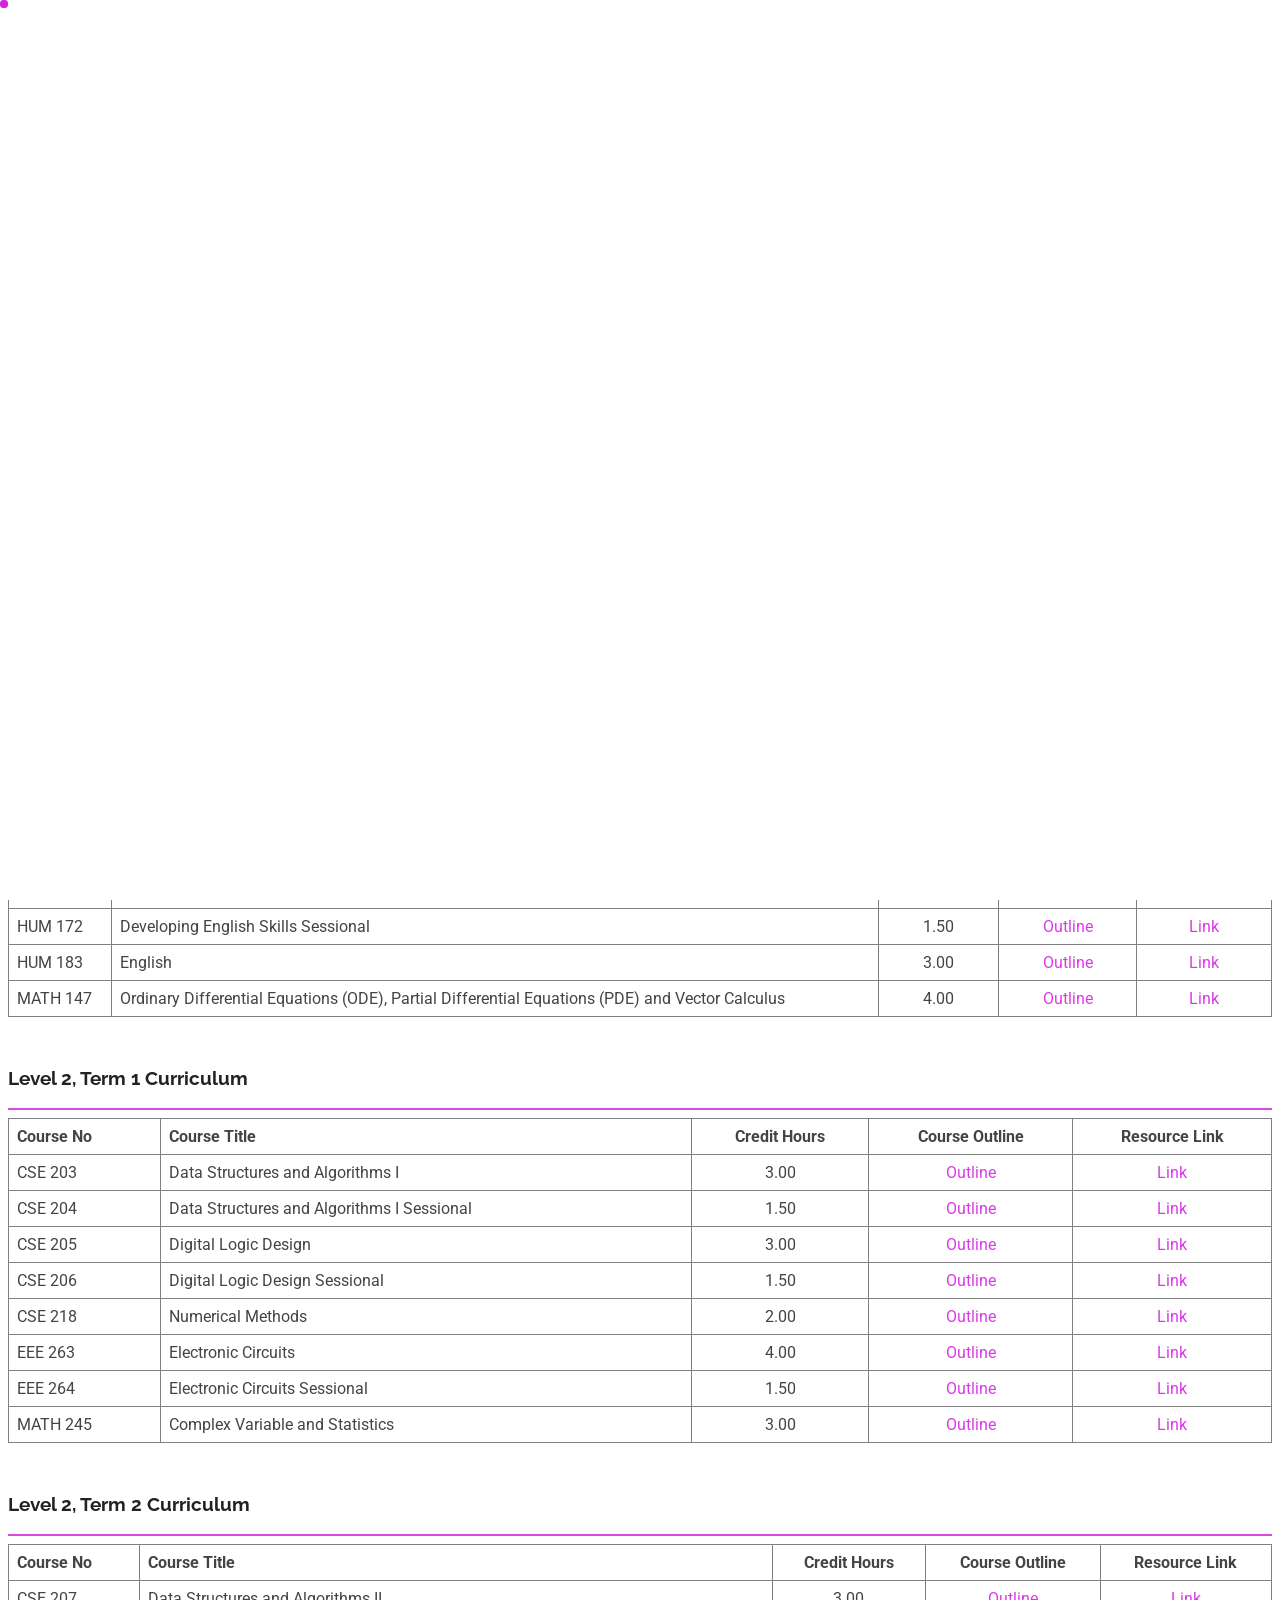
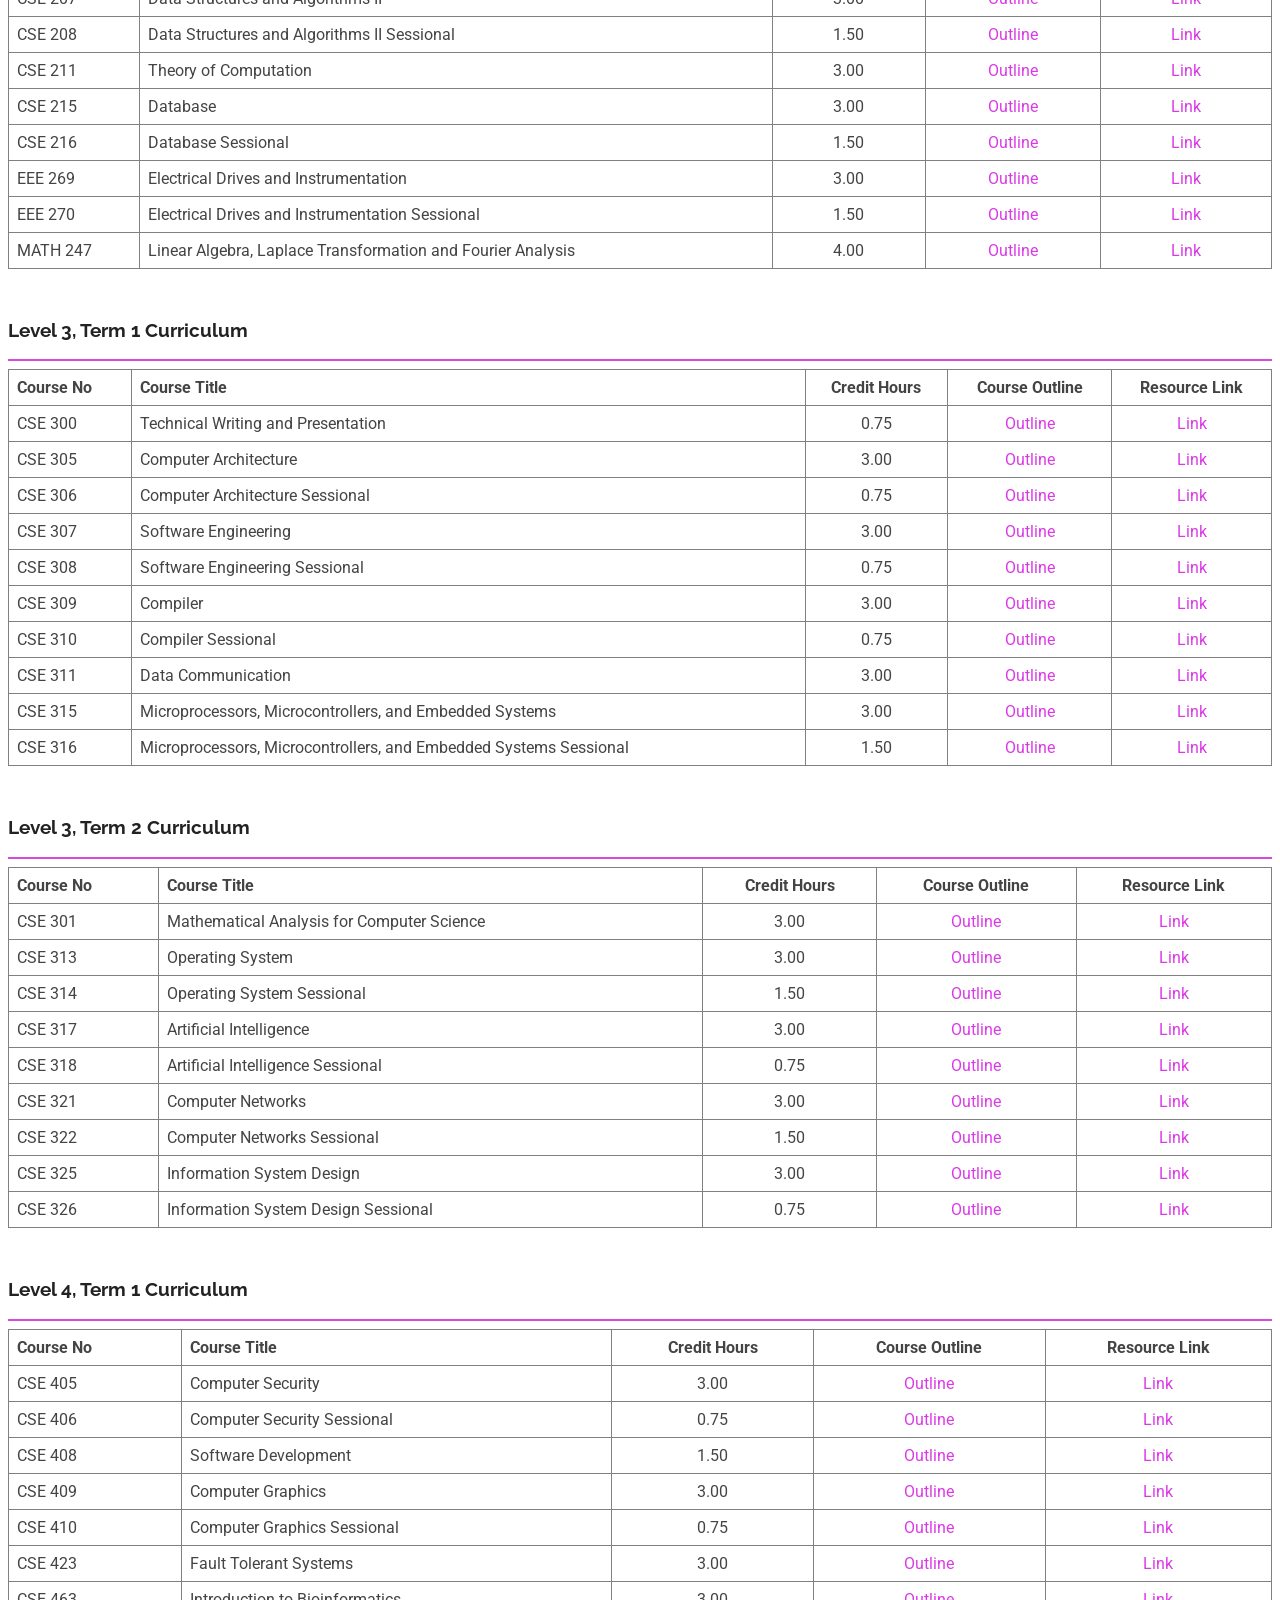
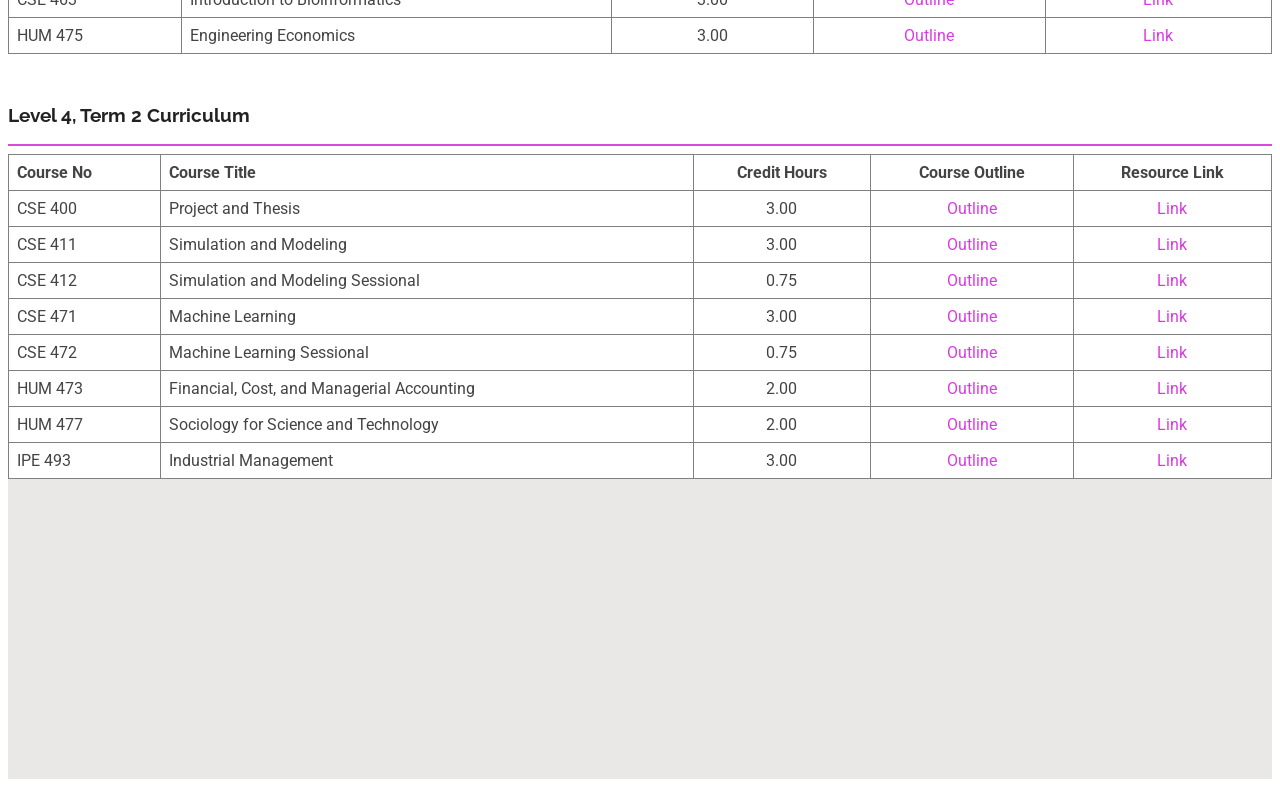
==== BUET-Curriculum.html @ fc72fb3b "updated after fall-25" ====
<!DOCTYPE html>
<html lang="en">

<head>
  <meta charset="utf-8">
  <meta content="width=device-width, initial-scale=1.0" name="viewport">
  <!-- <title>Projects - Kelly Bootstrap Template</title> -->
  <meta name="description" content="">
  <meta name="keywords" content="">

  <!-- Favicons -->
  <link href="assets/img/JA_logo.jpg" rel="icon">
  <link href="assets/img/JA_logo.jpg" rel="apple-touch-icon">

  <!-- Fonts -->
  <link href="https://fonts.googleapis.com" rel="preconnect">
  <link href="https://fonts.gstatic.com" rel="preconnect" crossorigin>
  <link href="https://fonts.googleapis.com/css2?family=Roboto:ital,wght@0,100;0,300;0,400;0,500;0,700;0,900;1,100;1,300;1,400;1,500;1,700;1,900&family=Poppins:ital,wght@0,100;0,200;0,300;0,400;0,500;0,600;0,700;0,800;0,900;1,100;1,200;1,300;1,400;1,500;1,600;1,700;1,800;1,900&family=Raleway:ital,wght@0,100;0,200;0,300;0,400;0,500;0,600;0,700;0,800;0,900;1,100;1,200;1,300;1,400;1,500;1,600;1,700;1,800;1,900&display=swap" rel="stylesheet">

  <!-- Vendor CSS Files -->
  <link href="assets/vendor/bootstrap/css/bootstrap.min.css" rel="stylesheet">
  <link href="assets/vendor/bootstrap-icons/bootstrap-icons.css" rel="stylesheet">
  <link href="assets/vendor/aos/aos.css" rel="stylesheet">
  <link href="assets/vendor/swiper/swiper-bundle.min.css" rel="stylesheet">
  <link href="assets/vendor/glightbox/css/glightbox.min.css" rel="stylesheet">

  <!-- Main CSS File -->
  <link href="assets/css/main.css" rel="stylesheet">

  <!-- =======================================================
  * Template Name: Kelly
  * Template URL: https://bootstrapmade.com/kelly-free-bootstrap-cv-resume-html-template/
  * Updated: Aug 07 2024 with Bootstrap v5.3.3
  * Author: BootstrapMade.com
  * License: https://bootstrapmade.com/license/
  ======================================================== -->
  </style>
</head>

<body class="Projects-page">

  <header id="header" class="header d-flex align-items-center light-background sticky-top">
    <div class="container-fluid position-relative d-flex align-items-center justify-content-between">

      <a href="index.html" class="logo d-flex align-items-center me-auto me-xl-0">
        <!-- Uncomment the line below if you also wish to use an image logo -->
        <img src="assets/img/JA_logo.jpg" alt="">
        <h1 class="sitename" style="color:rgb(215, 15, 205);">Johora Ava</h1>
      </a>

      <nav id="navmenu" class="navmenu">
        <ul>
          <li><a href="index.html">Home</a></li>
          <li><a href="resume.html">Resume</a></li>
          <li><a href="Skills.html">Skills</a></li>
          <li><a href="Projects.html">Projects</a></li>
          <li><a href="contact.html">Contact</a></li>
        </ul>
        <i class="mobile-nav-toggle d-xl-none bi bi-list"></i>
      </nav>

      <div class="header-social-links">
        <a href="https://www.facebook.com/johora.ava22" target="_blank">
          <i class="bi bi-facebook" aria-hidden="true"></i>
        </a>
     <a href="https://www.instagram.com/johora_ava" target="_blank">
          <i  class="bi bi-instagram" aria-hidden="true"></i>
        </a>
         <a href="https://www.linkedin.com/in/fatema-tuj-johora-50000b324/" target="_blank">
              <i  class="bi bi-linkedin" aria-hidden="true"></i>
            </a>
            <a href="https://github.com/JohoraAva" target="_blank">
              <i  class="bi bi-github" aria-hidden="true"></i>
            </a>
            <a href="https://x.com/JohoraAva" target="_blank">
              <i  class="bi bi-twitter" aria-hidden="true"></i>
            </a>
      </div>

    </div>
  </header>

  <main class="main">

    <!-- 1-1 curriculum-->

    <h3>Level 1, Term 1 Curriculum</h3>
    <hr style="border: none; height: 2px; background-color: #d338d8e7;">

      

<table border="1" cellspacing="0" cellpadding="8" style="border-collapse: collapse; width: 100%; text-align: left;">
  <thead>
    <tr>
      <th>Course No</th>
      <th>Course Title</th>
      <th style="text-align: center;">Credit Hours</th>
      <th style="text-align: center;">Course Outline</th>
      <th style="text-align: center;">Resource Link</th>
    </tr>
  </thead>
  <tbody>
    <tr>
      <td>CSE 101</td>
      <td>Structured Programming Language</td>
      <td style="text-align: center;">3.00</td>
      <td style="text-align: center;"><a href="https://cse.buet.ac.bd/web/studies/course_detail/CSE101"> Outline </a></td>
      <td style="text-align: center;"><a href="https://drive.google.com/drive/folders/1a6MscBuO0PS2zKlpvGDqyN98_7QmhXOb?usp=drive_link">Link</a></td>
    </tr>
    <tr>
      <td>CSE 102</td>
      <td>Structured Programming Language Sessional</td>
      <td style="text-align: center;">1.50</td>
      <td style="text-align: center;"><a href="https://cse.buet.ac.bd/web/studies/course_detail/CSE102"> Outline </a></td>
      <td style="text-align: center;"><a href="https://drive.google.com/drive/folders/15Q222wm_8E2a49Y384JmM2Akqm4ZM457?usp=drive_link">Link</a></td>
    </tr>
    <tr>
      <td>EEE 163</td>
      <td>Introduction to Electrical Engineering</td>
      <td style="text-align: center;">3.00</td>
      <td style="text-align: center;"><a href="https://cse.buet.ac.bd/web/studies/course_detail/EEE163"> Outline </a></td>
      <td style="text-align: center;"><a href="https://drive.google.com/drive/folders/1G8rU9VUM3XzWRoGTUtGjUnsmBqjsmAT1?usp=drive_link">Link</a></td>
    </tr>
    <tr>
      <td>EEE 164</td>
      <td>Introduction to Electrical Engineering Sessional</td>
      <td style="text-align: center;">1.50</td>
      <td style="text-align: center;"><a href="https://cse.buet.ac.bd/web/studies/course_detail/EEE164"> Outline </a></td>
      <td style="text-align: center;"><a href="https://drive.google.com/drive/folders/1-HoKdUo3tRpGYknNnoRtTHd08tKbDv-z?usp=drive_link">Link</a></td>
    </tr>
    <tr>
      <td>MATH 145</td>
      <td>Differential Calculus, Integral Calculus, and Coordinate Geometry</td>
      <td style="text-align: center;">3.00</td>
      <td style="text-align: center;"><a href="https://cse.buet.ac.bd/web/studies/course_detail/MATH145"> Outline </a></td>
      <td style="text-align: center;"><a href="https://drive.google.com/drive/folders/13PMow5yx5N7dW6k6M-XWikHmvzhVn1gZ?usp=drive_link">Link</a></td>
    </tr>
    <tr>
      <td>ME 165</td>
      <td>Basic Mechanical Engineering</td>
      <td style="text-align: center;">3.00</td>
      <td style="text-align: center;"><a href="https://cse.buet.ac.bd/web/studies/course_detail/ME165"> Outline </a></td>
      <td style="text-align: center;"><a href="https://drive.google.com/drive/folders/103V_tHK5nghKIexJb65BZd1PBMpaBE2I?usp=drive_link">Link</a></td>
    </tr>
    <tr>
      <td>ME 174</td>
      <td>Mechanical Engineering Drawing and CAD</td>
      <td style="text-align: center;">1.50</td>
      <td style="text-align: center;"><a href="https://cse.buet.ac.bd/web/studies/course_detail/MATH174"> Outline </a></td>
      <td style="text-align: center;"><a href="https://drive.google.com/drive/folders/1PZbBYk45kQlSj7EH-BDlAu50lF8k_suZ?usp=drive_link">Link</a></td>
    </tr>
    <tr>
      <td>PHY 102</td>
      <td>Physics Sessional</td>
      <td style="text-align: center;">1.50</td>
      <td style="text-align: center;"><a href="https://cse.buet.ac.bd/web/studies/course_detail/PHY102"> Outline </a></td>
      <td style="text-align: center;"><a href="https://drive.google.com/drive/folders/13BrSzMSfuHT-LfzjUX60VkbFS8obLi70?usp=drive_link">Link</a></td>
    </tr>
    <tr>
      <td>PHY 109</td>
      <td>Heat and Thermodynamics, Electricity and Magnetism, Waves and Oscillations and Mechanics</td>
      <td style="text-align: center;">4.00</td>
      <td style="text-align: center;"><a href="https://cse.buet.ac.bd/web/studies/course_detail/PHY109"> Outline </a></td>
      <td style="text-align: center;"><a href="https://drive.google.com/drive/folders/1W41RYe_nNAE_WhxbVkZwQY-yCn9IT9c9?usp=drive_link">Link</a></td>
    </tr>
  </tbody>
</table>

    <!-- 1-2 curriculum -->
    <h3 style="margin-top: 50px;">Level 1, Term 2 Curriculum</h3>
    <hr style="border: none; height: 2px; background-color: #d338d8e7;">

    <table border="1" cellspacing="0" cellpadding="8" style="border-collapse: collapse; width: 100%; text-align: left;">
      <thead>
        <tr>
          <th>Course No</th>
          <th>Course Title</th>
          <th style="text-align: center;">Credit Hours</th>
          <th style="text-align: center;">Course Outline</th>
          <th style="text-align: center;">Resource Link</th>
        </tr>
      </thead>
      <tbody>
    <tr>
      <td>CHEM 113</td>
      <td>Chemistry</td>
      <td style="text-align: center;">3.00</td>
      <td style="text-align: center;"><a href="https://cse.buet.ac.bd/web/studies/course_detail/CHEM113">Outline</a></td>
      <td style="text-align: center;"><a href="https://drive.google.com/drive/folders/1DzYM8Z63Lywg-stRmDfNMpLESAg-MZ1d?usp=drive_link">Link</a></td>
    </tr>
    <tr>
      <td>CHEM 114</td>
      <td>Inorganic Quantitative Analysis</td>
      <td style="text-align: center;">1.50</td>
      <td style="text-align: center;"><a href="https://cse.buet.ac.bd/web/studies/course_detail/CHEM114">Outline</a></td>
      <td style="text-align: center;"><a href="https://drive.google.com/drive/folders/18zoxJbCktoIh5mnRYjyPPz43ag8C7nr7?usp=drive_link">Link</a></td>
    </tr>
    <tr>
      <td>CSE 103</td>
      <td>Discrete Mathematics</td>
      <td style="text-align: center;">3.00</td>
      <td style="text-align: center;"><a href="https://cse.buet.ac.bd/web/studies/course_detail/CSE103">Outline</a></td>
      <td style="text-align: center;"><a href="https://drive.google.com/drive/folders/13UGj3Jt0jh_IYLnSV5qFY-M3WP0WrvkC?usp=drive_link">Link</a></td>
    </tr>
    <tr>
      <td>CSE 107</td>
      <td>Object Oriented Programming Language</td>
      <td style="text-align: center;">3.00</td>
      <td style="text-align: center;"><a href="https://cse.buet.ac.bd/web/studies/course_detail/CSE107">Outline</a></td>
      <td style="text-align: center;"><a href="https://drive.google.com/drive/folders/1n-HRFyjPQaTsGh40CvOfio9Ev_5lOPON?usp=drive_link">Link</a></td>
    </tr>
    <tr>
      <td>CSE 108</td>
      <td>Object Oriented Programming Language Sessional</td>
      <td style="text-align: center;">1.50</td>
      <td style="text-align: center;"><a href="https://cse.buet.ac.bd/web/studies/course_detail/CSE108">Outline</a></td>
      <td style="text-align: center;"><a href="https://drive.google.com/drive/folders/1JQOWEmMa_1TU5WP5HJJfQeCiCRcwjsym?usp=drive_link">Link</a></td>
    </tr>
    <tr>
      <td>HUM 172</td>
      <td>Developing English Skills Sessional</td>
      <td style="text-align: center;">1.50</td>
      <td style="text-align: center;"><a href="https://cse.buet.ac.bd/web/studies/course_detail/HUM172">Outline</a></td>
      <td style="text-align: center;"><a href="https://drive.google.com/drive/folders/1s3jQU8m-oj6ii7u6H5G2KATEXdPH3lfA?usp=drive_link">Link</a></td>
    </tr>
    <tr>
      <td>HUM 183</td>
      <td>English</td>
      <td style="text-align: center;">3.00</td>
      <td style="text-align: center;"><a href="https://cse.buet.ac.bd/web/studies/course_detail/HUM183">Outline</a></td>
      <td style="text-align: center;"><a href="https://drive.google.com/drive/folders/1p0jj0aWKDG-TNSNoZzSsUYX0CwyW4Jy-?usp=drive_link">Link</a></td>
    </tr>
    <tr>
      <td>MATH 147</td>
      <td>Ordinary Differential Equations (ODE), Partial Differential Equations (PDE) and Vector Calculus</td>
      <td style="text-align: center;">4.00</td>
      <td style="text-align: center;"><a href="https://cse.buet.ac.bd/web/studies/course_detail/MATH147">Outline</a></td>
      <td style="text-align: center;"><a href="https://drive.google.com/drive/folders/1oeNfnW9FE1o4u9JRCWsSfMJyiBq8AfR8?usp=drive_link">Link</a></td>
    </tr>
    </tbody>
    </table>
    


    <!-- 2-1 curriculum -->
    <h3 style="margin-top: 50px;">Level 2, Term 1 Curriculum</h3>
    <hr style="border: none; height: 2px; background-color: #d338d8e7;">

    <table border="1" cellspacing="0" cellpadding="8" style="border-collapse: collapse; width: 100%; text-align: left;">
      <thead>
        <tr>
          <th>Course No</th>
          <th>Course Title</th>
          <th style="text-align: center;">Credit Hours</th>
          <th style="text-align: center;">Course Outline</th>
          <th style="text-align: center;">Resource Link</th>
        </tr>
      </thead>
      <tbody>
    <tr>
      <td>CSE 203</td>
      <td>Data Structures and Algorithms I</td>
      <td style="text-align: center;">3.00</td>
      <td style="text-align: center;"><a href="https://cse.buet.ac.bd/web/studies/course_detail/CSE203">Outline</a></td>
      <td style="text-align: center;"><a href="https://drive.google.com/drive/folders/1Nm5BAFjpcTbS3svTrUMkHamtaN3zGx4J?usp=drive_link">Link</a></td>
    </tr>
    <tr>
      <td>CSE 204</td>
      <td>Data Structures and Algorithms I Sessional</td>
      <td style="text-align: center;">1.50</td>
      <td style="text-align: center;"><a href="https://cse.buet.ac.bd/web/studies/course_detail/CSE204">Outline</a></td>
      <td style="text-align: center;"><a href="https://drive.google.com/drive/folders/1QahsmyjJSXm7s1SzEO7JrypYavVeVPiW?usp=drive_link">Link</a></td>
    </tr>
    <tr>
      <td>CSE 205</td>
      <td>Digital Logic Design</td>
      <td style="text-align: center;">3.00</td>
      <td style="text-align: center;"><a href="https://cse.buet.ac.bd/web/studies/course_detail/CSE205">Outline</a></td>
      <td style="text-align: center;"><a href="https://drive.google.com/drive/folders/1WHxucTkewauh9trx7pPzUC1asvhF4EAe?usp=drive_link">Link</a></td>
    </tr>
    <tr>
      <td>CSE 206</td>
      <td>Digital Logic Design Sessional</td>
      <td style="text-align: center;">1.50</td>
      <td style="text-align: center;"><a href="https://cse.buet.ac.bd/web/studies/course_detail/CSE206">Outline</a></td>
      <td style="text-align: center;"><a href="https://drive.google.com/drive/folders/1upVeUvtbMO0AfYNR4EuN6b6tsw4m95o4?usp=drive_link">Link</a></td>
    </tr>
    <tr>
      <td>CSE 218</td>
      <td>Numerical Methods</td>
      <td style="text-align: center;">2.00</td>
      <td style="text-align: center;"><a href="https://cse.buet.ac.bd/web/studies/course_detail/CSE218">Outline</a></td>
      <td style="text-align: center;"><a href="https://drive.google.com/drive/folders/1ZC5v7SKukiG1_ejjsrVilLA0w8UXXjfW?usp=drive_link">Link</a></td>
    </tr>
    <tr>
      <td>EEE 263</td>
      <td>Electronic Circuits</td>
      <td style="text-align: center;">4.00</td>
      <td style="text-align: center;"><a href="https://cse.buet.ac.bd/web/studies/course_detail/EEE263">Outline</a></td>
      <td style="text-align: center;"><a href="https://drive.google.com/drive/folders/1TbVqG-8UCWcb9vMb9cHK1YpaJdC3Pfj0?usp=drive_link">Link</a></td>
    </tr>
    <tr>
      <td>EEE 264</td>
      <td>Electronic Circuits Sessional</td>
      <td style="text-align: center;">1.50</td>
      <td style="text-align: center;"><a href="https://cse.buet.ac.bd/web/studies/course_detail/EEE264">Outline</a></td>
      <td style="text-align: center;"><a href="https://drive.google.com/drive/folders/1q8HyH6sG-iiNqFzfVqFnFUGRNYn_Xdrl?usp=drive_link">Link</a></td>
    </tr>
    <tr>
      <td>MATH 245</td>
      <td>Complex Variable and Statistics</td>
      <td style="text-align: center;">3.00</td>
      <td style="text-align: center;"><a href="https://cse.buet.ac.bd/web/studies/course_detail/MATH245">Outline</a></td>
      <td style="text-align: center;"><a href="https://drive.google.com/drive/folders/13ooxdd76562PvBO3k1Mzzu6gjmqzrdm3?usp=drive_link">Link</a></td>
    </tr>
    </tbody>
    </table>


     <!-- 2-2 curriculum -->
     <h3 style="margin-top: 50px;">Level 2, Term 2 Curriculum</h3>
     <hr style="border: none; height: 2px; background-color: #d338d8e7;">
 
     <table border="1" cellspacing="0" cellpadding="8" style="border-collapse: collapse; width: 100%; text-align: left;">
       <thead>
         <tr>
           <th>Course No</th>
           <th>Course Title</th>
           <th style="text-align: center;">Credit Hours</th>
           <th style="text-align: center;">Course Outline</th>
           <th style="text-align: center;">Resource Link</th>
         </tr>
       </thead>
       <tbody>
        <tr>
          <td>CSE 207</td>
          <td>Data Structures and Algorithms II</td>
          <td style="text-align: center;">3.00</td>
          <td style="text-align: center;"><a href="https://cse.buet.ac.bd/web/studies/course_detail/CSE207">Outline</a></td>
          <td style="text-align: center;"><a href="https://drive.google.com/drive/folders/1LivgZRkQSLFexN74Nm5zfI7jHVRU-mP1?usp=drive_link">Link</a></td>
        </tr>
        <tr>
          <td>CSE 208</td>
          <td>Data Structures and Algorithms II Sessional</td>
          <td style="text-align: center;">1.50</td>
          <td style="text-align: center;"><a href="https://cse.buet.ac.bd/web/studies/course_detail/CSE208">Outline</a></td>
          <td style="text-align: center;"><a href="https://drive.google.com/drive/folders/1gfY5DJukGl8COsD4tUrr21rvsg65on6l?usp=drive_link">Link</a></td>
        </tr>
        <tr>
          <td>CSE 211</td>
          <td>Theory of Computation</td>
          <td style="text-align: center;">3.00</td>
          <td style="text-align: center;"><a href="https://cse.buet.ac.bd/web/studies/course_detail/CSE211">Outline</a></td>
          <td style="text-align: center;"><a href="https://drive.google.com/drive/folders/1B4Dma2KFAZ2Zfed_TLvEpEmWZtCzB1hG?usp=drive_link">Link</a></td>
        </tr>
        <tr>
          <td>CSE 215</td>
          <td>Database</td>
          <td style="text-align: center;">3.00</td>
          <td style="text-align: center;"><a href="https://cse.buet.ac.bd/web/studies/course_detail/CSE215">Outline</a></td>
          <td style="text-align: center;"><a href="https://drive.google.com/drive/folders/1fFplGvnGMvlc8rGxfkPduwhkp_nz9GRE?usp=drive_link">Link</a></td>
        </tr>
        <tr>
          <td>CSE 216</td>
          <td>Database Sessional</td>
          <td style="text-align: center;">1.50</td>
          <td style="text-align: center;"><a href="https://cse.buet.ac.bd/web/studies/course_detail/CSE216">Outline</a></td>
          <td style="text-align: center;"><a href="https://drive.google.com/drive/folders/1QVCNolk9PA4Z-t1YG725Ou1Um9y5YKQN?usp=drive_link">Link</a></td>
        </tr>
        <tr>
          <td>EEE 269</td>
          <td>Electrical Drives and Instrumentation</td>
          <td style="text-align: center;">3.00</td>
          <td style="text-align: center;"><a href="https://cse.buet.ac.bd/web/studies/course_detail/EEE269">Outline</a></td>
          <td style="text-align: center;"><a href="https://drive.google.com/drive/folders/1zBqM6Ipw6pWaJ-Ih0q-eFvuWvYIR8qMu?usp=drive_link">Link</a></td>
        </tr>
        <tr>
          <td>EEE 270</td>
          <td>Electrical Drives and Instrumentation Sessional</td>
          <td style="text-align: center;">1.50</td>
          <td style="text-align: center;"><a href="https://cse.buet.ac.bd/web/studies/course_detail/EEE270">Outline</a></td>
          <td style="text-align: center;"><a href="https://drive.google.com/drive/folders/1J-gfoeYtJ8SHCXDdLG7ou_CTwsiANiUI?usp=drive_link">Link</a></td>
        </tr>
        <tr>
          <td>MATH 247</td>
          <td>Linear Algebra, Laplace Transformation and Fourier Analysis</td>
          <td style="text-align: center;">4.00</td>
          <td style="text-align: center;"><a href="https://cse.buet.ac.bd/web/studies/course_detail/MATH247">Outline</a></td>
          <td style="text-align: center;"><a href="https://drive.google.com/drive/folders/1Ilxe4MTMeJIz8J2t-TMkZS2RIJCTNBHN?usp=drive_link">Link</a></td>
        </tr>
        
        </tbody>
        </table>


      <!-- 3-1 curriculum -->
     <h3 style="margin-top: 50px;">Level 3, Term 1 Curriculum</h3>
     <hr style="border: none; height: 2px; background-color: #d338d8e7;">
 
     <table border="1" cellspacing="0" cellpadding="8" style="border-collapse: collapse; width: 100%; text-align: left;">
       <thead>
         <tr>
           <th>Course No</th>
           <th>Course Title</th>
           <th style="text-align: center;">Credit Hours</th>
           <th style="text-align: center;">Course Outline</th>
           <th style="text-align: center;">Resource Link</th>
         </tr>
       </thead>
       <tbody>
        <tr>
          <td>CSE 300</td>
          <td>Technical Writing and Presentation</td>
          <td style="text-align: center;">0.75</td>
          <td style="text-align: center;"><a href="https://cse.buet.ac.bd/web/studies/course_detail/CSE300">Outline</a></td>
          <td style="text-align: center;"><a href="https://drive.google.com/drive/folders/10WQ5cBSkghJbBTCniBOrA2TaIH9Wotbl?usp=drive_link">Link</a></td>
        </tr>
        <tr>
          <td>CSE 305</td>
          <td>Computer Architecture</td>
          <td style="text-align: center;">3.00</td>
          <td style="text-align: center;"><a href="https://cse.buet.ac.bd/web/studies/course_detail/CSE305">Outline</a></td>
          <td style="text-align: center;"><a href="https://drive.google.com/drive/folders/1CWHJ7B_Z2EvB8OnbUbyUklY0gdvqEYqC?usp=drive_link">Link</a></td>
        </tr>
        <tr>
          <td>CSE 306</td>
          <td>Computer Architecture Sessional</td>
          <td style="text-align: center;">0.75</td>
          <td style="text-align: center;"><a href="https://cse.buet.ac.bd/web/studies/course_detail/CSE306">Outline</a></td>
          <td style="text-align: center;"><a href="https://drive.google.com/drive/folders/1jEIU4zsdThM1pPx7eEw8tW4RjA0QbEmn?usp=drive_link">Link</a></td>
        </tr>
        <tr>
          <td>CSE 307</td>
          <td>Software Engineering</td>
          <td style="text-align: center;">3.00</td>
          <td style="text-align: center;"><a href="https://cse.buet.ac.bd/web/studies/course_detail/CSE307">Outline</a></td>
          <td style="text-align: center;"><a href="https://drive.google.com/drive/folders/1CWPAuDGgTfgN-44TOQkMorjaX_82SWMS?usp=drive_link">Link</a></td>
        </tr>
        <tr>
          <td>CSE 308</td>
          <td>Software Engineering Sessional</td>
          <td style="text-align: center;">0.75</td>
          <td style="text-align: center;"><a href="https://cse.buet.ac.bd/web/studies/course_detail/CSE308">Outline</a></td>
          <td style="text-align: center;"><a href="https://drive.google.com/drive/folders/1DoGdZTXbbFLfWVmAlmtrlWn8rkbTFtav?usp=drive_link">Link</a></td>
        </tr>
        <tr>
          <td>CSE 309</td>
          <td>Compiler</td>
          <td style="text-align: center;">3.00</td>
          <td style="text-align: center;"><a href="https://cse.buet.ac.bd/web/studies/course_detail/CSE309">Outline</a></td>
          <td style="text-align: center;"><a href="https://drive.google.com/drive/folders/1-qvAbXsqG4PTrZtGrAEyK-CQG_Xd_9aF?usp=drive_link">Link</a></td>
        </tr>
        <tr>
          <td>CSE 310</td>
          <td>Compiler Sessional</td>
          <td style="text-align: center;">0.75</td>
          <td style="text-align: center;"><a href="https://cse.buet.ac.bd/web/studies/course_detail/CSE310">Outline</a></td>
          <td style="text-align: center;"><a href="https://drive.google.com/drive/folders/1CDrOEzJYGNZisKzmB7stfNJZgsFlT1Na?usp=drive_link">Link</a></td>
        </tr>
        <tr>
          <td>CSE 311</td>
          <td>Data Communication</td>
          <td style="text-align: center;">3.00</td>
          <td style="text-align: center;"><a href="https://cse.buet.ac.bd/web/studies/course_detail/CSE311">Outline</a></td>
          <td style="text-align: center;"><a href="https://drive.google.com/drive/folders/1WHEmveAuTLq2iexWem0zCh0do3yBlAzj?usp=drive_link">Link</a></td>
        </tr>
        <tr>
          <td>CSE 315</td>
          <td>Microprocessors, Microcontrollers, and Embedded Systems</td>
          <td style="text-align: center;">3.00</td>
          <td style="text-align: center;"><a href="https://cse.buet.ac.bd/web/studies/course_detail/CSE315">Outline</a></td>
          <td style="text-align: center;"><a href="https://drive.google.com/drive/folders/1gLHF-YDo2IlcPNRvAM1MYVe06DVtOPEg?usp=drive_link">Link</a></td>
        </tr>
        <tr>
          <td>CSE 316</td>
          <td>Microprocessors, Microcontrollers, and Embedded Systems Sessional</td>
          <td style="text-align: center;">1.50</td>
          <td style="text-align: center;"><a href="https://cse.buet.ac.bd/web/studies/course_detail/CSE316">Outline</a></td>
          <td style="text-align: center;"><a href="https://drive.google.com/drive/folders/134eayOs-0NfUSjXdK88xdhhzJEovpiqg?usp=drive_link">Link</a></td>
        </tr>
        
        </tbody>
        </table>
    

        <!-- 3-2 curriculum -->

        <h3 style="margin-top: 50px;">Level 3, Term 2 Curriculum</h3>
        <hr style="border: none; height: 2px; background-color: #d338d8e7;">
    
        <table border="1" cellspacing="0" cellpadding="8" style="border-collapse: collapse; width: 100%; text-align: left;">
          <thead>
            <tr>
              <th>Course No</th>
              <th>Course Title</th>
              <th style="text-align: center;">Credit Hours</th>
              <th style="text-align: center;">Course Outline</th>
              <th style="text-align: center;">Resource Link</th>
            </tr>
          </thead>
          <tbody>
            <tr>
              <td>CSE 301</td>
              <td>Mathematical Analysis for Computer Science</td>
              <td style="text-align: center;">3.00</td>
              <td style="text-align: center;"><a href="https://cse.buet.ac.bd/web/studies/course_detail/CSE301">Outline</a></td>
              <td style="text-align: center;"><a href="https://drive.google.com/drive/folders/1zGo9jIGHRAUEsWBgHl_Lo3UumaEJfnNu?usp=drive_link">Link</a></td>
            </tr>
            <tr>
              <td>CSE 313</td>
              <td>Operating System</td>
              <td style="text-align: center;">3.00</td>
              <td style="text-align: center;"><a href="https://cse.buet.ac.bd/web/studies/course_detail/CSE313">Outline</a></td>
              <td style="text-align: center;"><a href="https://drive.google.com/drive/folders/1Dpuza7HdCoPkxHOtMB8_Q8w9qAuO5TEW?usp=drive_link">Link</a></td>
            </tr>
            <tr>
              <td>CSE 314</td>
              <td>Operating System Sessional</td>
              <td style="text-align: center;">1.50</td>
              <td style="text-align: center;"><a href="https://cse.buet.ac.bd/web/studies/course_detail/CSE314">Outline</a></td>
              <td style="text-align: center;"><a href="https://drive.google.com/drive/folders/1-uYfYgV6tN0P3eQm2Da10YObSf1II1op?usp=drive_link">Link</a></td>
            </tr>
            <tr>
              <td>CSE 317</td>
              <td>Artificial Intelligence</td>
              <td style="text-align: center;">3.00</td>
              <td style="text-align: center;"><a href="https://cse.buet.ac.bd/web/studies/course_detail/CSE317">Outline</a></td>
              <td style="text-align: center;"><a href="https://drive.google.com/drive/folders/1uJGWzvMMeXEMvzBj8dmi_ZaX2A0z-O-K?usp=drive_link">Link</a></td>
            </tr>
            <tr>
              <td>CSE 318</td>
              <td>Artificial Intelligence Sessional</td>
              <td style="text-align: center;">0.75</td>
              <td style="text-align: center;"><a href="https://cse.buet.ac.bd/web/studies/course_detail/CSE318">Outline</a></td>
              <td style="text-align: center;"><a href="https://drive.google.com/drive/folders/1xaMtEVuG8Gd8h2k7v2RDbCiqSw3DktoR?usp=drive_link">Link</a></td>
            </tr>
            <tr>
              <td>CSE 321</td>
              <td>Computer Networks</td>
              <td style="text-align: center;">3.00</td>
              <td style="text-align: center;"><a href="https://cse.buet.ac.bd/web/studies/course_detail/CSE321">Outline</a></td>
              <td style="text-align: center;"><a href="https://drive.google.com/drive/folders/1kYlkdCgB69aDbfNMKHKyFsF9qeeuDf_L?usp=drive_link">Link</a></td>
            </tr>
            <tr>
              <td>CSE 322</td>
              <td>Computer Networks Sessional</td>
              <td style="text-align: center;">1.50</td>
              <td style="text-align: center;"><a href="https://cse.buet.ac.bd/web/studies/course_detail/CSE322">Outline</a></td>
              <td style="text-align: center;"><a href="https://drive.google.com/drive/folders/1hT_D2aikTAijbepH0t9iS4vRCZVps5A-?usp=drive_link">Link</a></td>
            </tr>
            <tr>
              <td>CSE 325</td>
              <td>Information System Design</td>
              <td style="text-align: center;">3.00</td>
              <td style="text-align: center;"><a href="https://cse.buet.ac.bd/web/studies/course_detail/CSE325">Outline</a></td>
              <td style="text-align: center;"><a href="https://drive.google.com/drive/folders/1OtFzOfUCKDUQhKF-s0-knbJVnZHV4ZeL?usp=drive_link">Link</a></td>
            </tr>
            <tr>
              <td>CSE 326</td>
              <td>Information System Design Sessional</td>
              <td style="text-align: center;">0.75</td>
              <td style="text-align: center;"><a href="https://cse.buet.ac.bd/web/studies/course_detail/CSE326">Outline</a></td>
              <td style="text-align: center;"><a href="https://drive.google.com/drive/folders/1SxjHcFtVqLx6tjYfDfDPdJaXy1KAW7ag?usp=drive_link">Link</a></td>
            </tr>
            

            </tbody>
            </table>



          <!-- 4-1 curriculum -->
    <h3 style="margin-top: 50px;">Level 4, Term 1 Curriculum</h3>
    <hr style="border: none; height: 2px; background-color: #d338d8e7;">


    <table border="1" cellspacing="0" cellpadding="8" style="border-collapse: collapse; width: 100%; text-align: left;">
        <thead>
            <tr>
              <th>Course No</th>
              <th>Course Title</th>
              <th style="text-align: center;">Credit Hours</th>
              <th style="text-align: center;">Course Outline</th>
              <th style="text-align: center;">Resource Link</th>
            </tr>
          </thead>
          <tbody>
            <tr>
              <td>CSE 405</td>
              <td>Computer Security</td>
              <td style="text-align: center;">3.00</td>
              <td style="text-align: center;"><a href="https://cse.buet.ac.bd/web/studies/course_detail/CSE405">Outline</a></td>
              <td style="text-align: center;"><a href="https://drive.google.com/drive/folders/1h0DTVz_nQWhttWLGZ_FJfaK1ZhSutrg_?usp=drive_link">Link</a></td>
            </tr>
            <tr>
              <td>CSE 406</td>
              <td>Computer Security Sessional</td>
              <td style="text-align: center;">0.75</td>
              <td style="text-align: center;"><a href="https://cse.buet.ac.bd/web/studies/course_detail/CSE406">Outline</a></td>
              <td style="text-align: center;"><a href="https://drive.google.com/drive/folders/1VUHzyxb9O1mMGm_x8NKStZlx7guCKLXi?usp=drive_link">Link</a></td>
            </tr>
            <tr>
              <td>CSE 408</td>
              <td>Software Development</td>
              <td style="text-align: center;">1.50</td>
              <td style="text-align: center;"><a href="https://cse.buet.ac.bd/web/studies/course_detail/CSE408">Outline</a></td>
              <td style="text-align: center;"><a href="https://drive.google.com/drive/folders/1pjkVgw0CL55Gd_EDHxQ_yGbo8LYWvRyh?usp=drive_link">Link</a></td>
            </tr>
            <tr>
              <td>CSE 409</td>
              <td>Computer Graphics</td>
              <td style="text-align: center;">3.00</td>
              <td style="text-align: center;"><a href="https://cse.buet.ac.bd/web/studies/course_detail/CSE409">Outline</a></td>
              <td style="text-align: center;"><a href="https://drive.google.com/drive/folders/1QyVEn8gqzuAJL73Q7jiVK3zmSpzSF5-q?usp=drive_link">Link</a></td>
            </tr>
            <tr>
              <td>CSE 410</td>
              <td>Computer Graphics Sessional</td>
              <td style="text-align: center;">0.75</td>
              <td style="text-align: center;"><a href="https://cse.buet.ac.bd/web/studies/course_detail/CSE410">Outline</a></td>
              <td style="text-align: center;"><a href="https://drive.google.com/drive/folders/1ajXtGylQON3s94hiJNU98HBM_RZMmlzu?usp=drive_link">Link</a></td>
            </tr>
            <tr>
              <td>CSE 423</td>
              <td>Fault Tolerant Systems</td>
              <td style="text-align: center;">3.00</td>
              <td style="text-align: center;"><a href="https://cse.buet.ac.bd/web/studies/course_detail/CSE423">Outline</a></td>
              <td style="text-align: center;"><a href="https://drive.google.com/drive/folders/1hEQgA16Q0ofVkJZG9F_tENYiLklz_O9u?usp=drive_link">Link</a></td>
            </tr>
            <tr>
              <td>CSE 463</td>
              <td>Introduction to Bioinformatics</td>
              <td style="text-align: center;">3.00</td>
              <td style="text-align: center;"><a href="https://cse.buet.ac.bd/web/studies/course_detail/CSE463">Outline</a></td>
              <td style="text-align: center;"><a href="https://drive.google.com/drive/folders/1M-G9NUGKWKbkTgWoutmjueWcaSqnA0y7?usp=drive_link">Link</a></td>
            </tr>
            <tr>
              <td>HUM 475</td>
              <td>Engineering Economics</td>
              <td style="text-align: center;">3.00</td>
              <td style="text-align: center;"><a href="https://cse.buet.ac.bd/web/studies/course_detail/HUM475">Outline</a></td>
              <td style="text-align: center;"><a href="https://drive.google.com/drive/folders/1gyvSoFxIhkoidXXJBjJ8tIFwT5n-IJs8?usp=drive_link">Link</a></td>
            </tr>
            
            </tbody>
            </table>

    <!-- 4-2 curriculum -->
    <h3 style="margin-top: 50px;">Level 4, Term 2 Curriculum</h3>
    <hr style="border: none; height: 2px; background-color: #d338d8e7;">


    <table border="1" cellspacing="0" cellpadding="8" style="border-collapse: collapse; width: 100%; text-align: left;">
        <thead>
            <tr>
              <th>Course No</th>
              <th>Course Title</th>
              <th style="text-align: center;">Credit Hours</th>
              <th style="text-align: center;">Course Outline</th>
              <th style="text-align: center;">Resource Link</th>
            </tr>
          </thead>
          <tbody>
            <tr>
              <td>CSE 400</td>
              <td>Project and Thesis</td>
              <td style="text-align: center;">3.00</td>
              <td style="text-align: center;"><a href="https://cse.buet.ac.bd/web/studies/course_detail/CSE400"> Outline </a></td>
              <td style="text-align: center;"><a href="https://drive.google.com/drive/folders/1YBGFXKfk7J5evhQW5sy1ywBmDtwzptwG?usp=drive_link">Link</a></td>
            </tr>
            <tr>
              <td>CSE 411</td>
              <td>Simulation and Modeling</td>
              <td style="text-align: center;">3.00</td>
              <td style="text-align: center;"><a href="https://cse.buet.ac.bd/web/studies/course_detail/CSE411"> Outline </a></td>
              <td style="text-align: center;"><a href="https://drive.google.com/drive/folders/1Ew_lT6SKy3MuQNghcSd7WJnRzcsYIekQ?usp=drive_link">Link</a></td>
            </tr>
            <tr>
              <td>CSE 412</td>
              <td>Simulation and Modeling Sessional</td>
              <td style="text-align: center;">0.75</td>
              <td style="text-align: center;"><a href="https://cse.buet.ac.bd/web/studies/course_detail/CSE412"> Outline </a></td>
              <td style="text-align: center;"><a href="https://drive.google.com/drive/folders/1TcpThouJR4fyG1UaFuJemzb6EIyMGkcj?usp=drive_link">Link</a></td>
            </tr>
            <tr>
              <td>CSE 471</td>
              <td>Machine Learning</td>
              <td style="text-align: center;">3.00</td>
              <td style="text-align: center;"><a href="https://cse.buet.ac.bd/web/studies/course_detail/CSE471"> Outline </a></td>
              <td style="text-align: center;"><a href="https://drive.google.com/drive/folders/1f6ZOcuyUqbF6XHsvmiC39K-JtGoCpxQt?usp=drive_link">Link</a></td>
            </tr>
            <tr>
              <td>CSE 472</td>
              <td>Machine Learning Sessional</td>
              <td style="text-align: center;">0.75</td>
              <td style="text-align: center;"><a href="https://cse.buet.ac.bd/web/studies/course_detail/CSE472"> Outline </a></td>
              <td style="text-align: center;"><a href="https://drive.google.com/drive/folders/1ZFt9Xo-5rYFbopJlyvO2Sgrn0GRdfJsC?usp=drive_link">Link</a></td>
            </tr>
            <tr>
              <td>HUM 473</td>
              <td>Financial, Cost, and Managerial Accounting</td>
              <td style="text-align: center;">2.00</td>
              <td style="text-align: center;"><a href="https://cse.buet.ac.bd/web/studies/course_detail/HUM473"> Outline </a></td>
              <td style="text-align: center;"><a href="https://drive.google.com/drive/folders/1fIZ2cmzWKly9WF51MTRiSAkGHUKJ3jLL?usp=drive_link">Link</a></td>
            </tr>
            <tr>
              <td>HUM 477</td>
              <td>Sociology for Science and Technology</td>
              <td style="text-align: center;">2.00</td>
              <td style="text-align: center;"><a href="https://cse.buet.ac.bd/web/studies/course_detail/HUM477"> Outline </a></td>
              <td style="text-align: center;"><a href="https://drive.google.com/drive/folders/1-YZL2PZeNHDxjeJp0YVhoMmHkue0MB6a?usp=drive_link">Link</a></td>
            </tr>
            <tr>
              <td>IPE 493</td>
              <td>Industrial Management</td>
              <td style="text-align: center;">3.00</td>
              <td style="text-align: center;"><a href="https://cse.buet.ac.bd/web/studies/course_detail/IPE493"> Outline </a></td>
              <td style="text-align: center;"><a href="https://drive.google.com/drive/folders/15A0LXm9Krefm_P20XmpQdPEAUxAKYGwT?usp=drive_link">Link</a></td>
            </tr>
          </tbody>
      </table>
      

  </main>

  <footer id="footer" class="footer light-background">

    <!-- <div class="container">
      <div class="copyright text-center ">
        <p>© <span>Copyright</span> <strong class="px-1 sitename">Kelly</strong> <span>All Rights Reserved<br></span></p>
      </div> -->
      <div class="social-links d-flex justify-content-center">
        <a href="https://www.facebook.com/johora.ava22" target="_blank">
          <i class="bi bi-facebook" aria-hidden="true"></i>
        </a>
     <a href="https://www.instagram.com/johora_ava" target="_blank">
          <i  class="bi bi-instagram" aria-hidden="true"></i>
        </a>
         <a href="https://www.linkedin.com/in/fatema-tuj-johora-50000b324/" target="_blank">
              <i  class="bi bi-linkedin" aria-hidden="true"></i>
            </a>
            <a href="https://github.com/JohoraAva" target="_blank">
              <i  class="bi bi-github" aria-hidden="true"></i>
            </a>
            <a href="https://x.com/JohoraAva" target="_blank">
              <i  class="bi bi-twitter" aria-hidden="true"></i>
            </a>
      </div>
    </div>

  </footer>

  <!-- Scroll Top -->
  <a href="#" id="scroll-top" class="scroll-top d-flex align-items-center justify-content-center"><i class="bi bi-arrow-up-short"></i></a>

  <!-- Preloader -->
  <div id="preloader"></div>

  <!-- Vendor JS Files -->
  <script src="assets/vendor/bootstrap/js/bootstrap.bundle.min.js"></script>
  <script src="assets/vendor/php-email-form/validate.js"></script>
  <script src="assets/vendor/aos/aos.js"></script>
  <script src="assets/vendor/waypoints/noframework.waypoints.js"></script>
  <script src="assets/vendor/purecounter/purecounter_vanilla.js"></script>
  <script src="assets/vendor/swiper/swiper-bundle.min.js"></script>
  <script src="assets/vendor/glightbox/js/glightbox.min.js"></script>
  <script src="assets/vendor/imagesloaded/imagesloaded.pkgd.min.js"></script>
  <script src="assets/vendor/isotope-layout/isotope.pkgd.min.js"></script>

  <!-- Main JS File -->
  <script src="assets/js/main.js"></script>

</body>

</html>
---- assets/css/main.css ----
/**
* Template Name: Kelly
* Template URL: https://bootstrapmade.com/kelly-free-bootstrap-cv-resume-html-template/
* Updated: Aug 07 2024 with Bootstrap v5.3.3
* Author: BootstrapMade.com
* License: https://bootstrapmade.com/license/
*/

/*--------------------------------------------------------------
# Font & Color Variables
# Help: https://bootstrapmade.com/color-system/
--------------------------------------------------------------*/
/* Fonts */
:root {
  --default-font: "Roboto",  system-ui, -apple-system, "Segoe UI", Roboto, "Helvetica Neue", Arial, "Noto Sans", "Liberation Sans", sans-serif, "Apple Color Emoji", "Segoe UI Emoji", "Segoe UI Symbol", "Noto Color Emoji";
  --heading-font: "Raleway",  sans-serif;
  --nav-font: "Poppins",  sans-serif;
}

/* Global Colors - The following color variables are used throughout the website. Updating them here will change the color scheme of the entire website */
:root { 
  --background-color: #ffffff; /* Background color for the entire website, including individual sections */
  --default-color: #444444; /* Default color used for the majority of the text content across the entire website */
  --heading-color: #222222; /* Color for headings, subheadings and title throughout the website */
  --accent-color: #d51ee2df; /* Accent color that represents your brand on the website. It's used for buttons, links, and other elements that need to stand out */
  --surface-color: #ffffff; /* The surface color is used as a background of boxed elements within sections, such as cards, icon boxes, or other elements that require a visual separation from the global background. */
  --contrast-color: #ffffff; /* Contrast color for text, ensuring readability against backgrounds of accent, heading, or default colors. */
}

/* Nav Menu Colors - The following color variables are used specifically for the navigation menu. They are separate from the global colors to allow for more customization options */
:root {
  --nav-color: #444444;  /* The default color of the main navmenu links */
  --nav-hover-color: #f065e4; /* Applied to main navmenu links when they are hovered over or active */
  --nav-mobile-background-color: #ffffff; /* Used as the background color for mobile navigation menu */
  --nav-dropdown-background-color: #ffffff; /* Used as the background color for dropdown items that appear when hovering over primary navigation items */
  --nav-dropdown-color: #444444; /* Used for navigation links of the dropdown items in the navigation menu. */
  --nav-dropdown-hover-color: #34b7a7; /* Similar to --nav-hover-color, this color is applied to dropdown navigation links when they are hovered over. */
}

/* Color Presets - These classes override global colors when applied to any section or element, providing reuse of the sam color scheme. */

.light-background {
  --background-color: #e9e8e6;
  --surface-color: #ffffff;
}

.dark-background {
  --background-color: #060606;
  --default-color: #ffffff;
  --heading-color: #ffffff;
  --surface-color: #252525;
  --contrast-color: #ffffff;
}

/* Smooth scroll */
:root {
  scroll-behavior: smooth;
}

/*--------------------------------------------------------------
# General Styling & Shared Classes
--------------------------------------------------------------*/
body {
  color: var(--default-color);
  background-color: var(--background-color);
  font-family: var(--default-font);
}

a {
  color: var(--accent-color);
  text-decoration: none;
  transition: 0.3s;
}

a:hover {
  color: color-mix(in srgb, var(--accent-color), transparent 25%);
  text-decoration: none;
}

h1,
h2,
h3,
h4,
h5,
h6 {
  color: var(--heading-color);
  font-family: var(--heading-font);
}
.welcome-hero{
  display: flex;
  align-items: center;
  justify-content: center;
  position:relative;
  background:url(../img/welcome3.jpg)no-repeat;
  background-size:cover;
  background-position: center;
  height: 90vh;
}
.welcome-hero:before{
  position:absolute;
  content: " ";
  top:0;
  left:0;
  background:rgba(31,44,108,.65);
  width:100%;
  height:100%;
}
/*.header-text-area*/
.header-text h2 {
  color: #fff;           /* White text color */
  font-size: 54px;          /* Large text size */
  font-weight: 700;         /* Bold text */
  text-transform: uppercase;/* Converts text to UPPERCASE */
  line-height: 1.5;         /* Spacing between lines */
}

.header-text h2 span {color: #7b2cf9;}
.header-text p {
  color: #fff;
  font-size: 20px;
  font-weight: 300;
  text-transform: uppercase;
  margin: 30px 0 60px;
  letter-spacing: 1px;
}
.header-text a {
  width: 200px;
  height: 60px;
  line-height: 60px;
  border-radius: 3px;
  text-transform: capitalize;
  color: #fff;
  background: #b636ff;
  border:1px solid #b636ff;
  box-shadow: 0 5px 20px rgba(0,0,0,.2);
  -webkit-transition: 0.3s linear; 
  -moz-transition: 0.3s linear; 
  -ms-transition: 0.3s linear; 
  -o-transition: 0.3s linear; 
  transition: 0.3s linear;
}
.header-text a:hover{ box-shadow: 0 5px 20px rgba(0,0,0,.4);background:#9f00ff;border: 1px solid #9f00ff;}

.hero .btn-get-started {
  color: var(--contrast-color);
  background: var(--accent-color);
  font-family: var(--heading-font);
  text-transform: uppercase;
  font-weight: 600;
  font-size: 12px;
  letter-spacing: 1px;
  display: inline-block;
  padding: 12px 40px;
  border-radius: 50px;
  transition: 0.5s;
  margin-top: 30px;
}

.hero .btn-get-started:hover {
  background: color-mix(in srgb, var(--accent-color) 90%, white 20%);
}


.about {padding: 50px 0 100px;}
.about-content {padding-top: 100px;}
/*.single-about-txt*/
.single-about-txt h3 {
    font-size:18px;
    color: #3c4258;
    text-transform: initial;
    line-height: 1.8;
}
.single-about-txt p {
    font-size: 16px;
    color: #999fb3;
    padding: 35px 0 43px;
    border-bottom: 1px solid #999fb3;
}
.single-about-add-info {
    margin: 35px 0;
}
.single-about-add-info h3 {
    color: #636a82;
    font-size: 16px;
    text-transform: capitalize;
}
.single-about-add-info p {font-weight:  300;border:  0;padding: 0;margin-top: 3px;}
/*.single-about-txt*/

/*.single-about-img */
.single-about-img {
    position: relative;
    text-align: center;
}

.single-about-img:before {
    position: absolute;
    content: " ";
    top: 0;
    left: 0;
    width: 109%;
    height: 100%;
    z-index: 0;
}

.single-about-img img {
    max-width: 500px;
    height: 468px;
    display: inline-block;
    position: relative;
    z-index: 1; /* keep image above the :before layer */
}

.about-list-icon{
    display: flex;
    justify-content: center;
    align-items: center;
    position: absolute;
    bottom: 0;
    left: 0;
    width: 109%;
    height: 90px;
    background: #1f2c6c;
}
/*.ab-list-icon */
.about-list-icon ul {
    display: flex;
}
.about-list-icon  ul li a {
    padding-right: 22px;
    cursor:pointer;
    color: #fff;
}
.about-list-icon ul li a {
    cursor: pointer;
    color: #fff;
    display: inline-block;
    border: 2px solid;
    margin-left: 20px;
    border-radius: 8px;
    width: 30px;
    height: 30px;
    line-height: 28px;
    text-align: center;
}
.about-list-icon ul li a i {
    margin-left: 6px;
}

/* PHP Email Form Messages
------------------------------*/
.php-email-form .error-message {
  display: none;
  background: #df1529;
  color: #ffffff;
  text-align: left;
  padding: 15px;
  margin-bottom: 24px;
  font-weight: 600;
}

.php-email-form .sent-message {
  display: none;
  color: #ffffff;
  background: #059652;
  text-align: center;
  padding: 15px;
  margin-bottom: 24px;
  font-weight: 600;
}

.php-email-form .loading {
  display: none;
  background: var(--surface-color);
  text-align: center;
  padding: 15px;
  margin-bottom: 24px;
}

.php-email-form .loading:before {
  content: "";
  display: inline-block;
  border-radius: 50%;
  width: 24px;
  height: 24px;
  margin: 0 10px -6px 0;
  border: 3px solid var(--accent-color);
  border-top-color: var(--surface-color);
  animation: php-email-form-loading 1s linear infinite;
}

@keyframes php-email-form-loading {
  0% {
    transform: rotate(0deg);
  }

  100% {
    transform: rotate(360deg);
  }
}

/*--------------------------------------------------------------
# Global Header
--------------------------------------------------------------*/
.header {
  color: var(--default-color);
  background-color: var(--background-color);
  padding: 15px 0;
  transition: all 0.5s;
  z-index: 997;
  box-shadow: 0px 0 18px rgba(0, 0, 0, 0.1);
}

.header .logo {
  line-height: 1;
}

.header .logo img {
  max-height: 36px;
  margin-right: 8px;
}

.header .logo h1 {
  font-size: 32px;
  margin: 0;
  font-weight: 300;
  text-transform: uppercase;
  color: var(--heading-color);
}

.header .header-social-links {
  padding-right: 15px;
}

.header .header-social-links a {
  color: color-mix(in srgb, var(--default-color), transparent 40%);
  padding-left: 6px;
  display: inline-block;
  transition: 0.3s;
  font-size: 16px;
}

.header .header-social-links a:hover {
  color: var(--accent-color);
}

.header .header-social-links a i {
  line-height: 0px;
}

@media (max-width: 1200px) {
  .header .logo {
    order: 1;
  }

  .header .header-social-links {
    order: 2;
  }

  .header .navmenu {
    order: 3;
  }
}

/*--------------------------------------------------------------
# Navigation Menu
--------------------------------------------------------------*/
/* Desktop Navigation */
@media (min-width: 1200px) {
  .navmenu {
    padding: 0;
  }

  .navmenu ul {
    margin: 0;
    padding: 0;
    display: flex;
    list-style: none;
    align-items: center;
  }

  .navmenu li {
    position: relative;
  }

  .navmenu>ul>li {
    white-space: nowrap;
    padding: 15px 14px;
  }

  .navmenu>ul>li:last-child {
    padding-right: 0;
  }

  .navmenu a,
  .navmenu a:focus {
    color: var(--nav-color);
    font-size: 15px;
    padding: 0 2px;
    font-family: var(--nav-font);
    font-weight: 400;
    display: flex;
    align-items: center;
    justify-content: space-between;
    white-space: nowrap;
    transition: 0.3s;
    position: relative;
  }

  .navmenu a i,
  .navmenu a:focus i {
    font-size: 12px;
    line-height: 0;
    margin-left: 5px;
    transition: 0.3s;
  }

  .navmenu>ul>li>a:before {
    content: "";
    position: absolute;
    height: 2px;
    bottom: -6px;
    left: 0;
    background-color: var(--nav-hover-color);
    visibility: hidden;
    width: 0px;
    transition: all 0.3s ease-in-out 0s;
  }

  .navmenu a:hover:before,
  .navmenu li:hover>a:before,
  .navmenu .active:before {
    visibility: visible;
    width: 25px;
  }

  .navmenu li:hover>a,
  .navmenu .active,
  .navmenu .active:focus {
    color: var(--nav-hover-color);
  }

  .navmenu .dropdown ul {
    margin: 0;
    padding: 10px 0;
    background: var(--nav-dropdown-background-color);
    display: block;
    position: absolute;
    visibility: hidden;
    left: 14px;
    top: 130%;
    opacity: 0;
    transition: 0.3s;
    border-radius: 4px;
    z-index: 99;
    box-shadow: 0px 0px 30px rgba(0, 0, 0, 0.1);
  }

  .navmenu .dropdown ul li {
    min-width: 200px;
  }

  .navmenu .dropdown ul a {
    padding: 10px 20px;
    font-size: 15px;
    text-transform: none;
    color: var(--nav-dropdown-color);
  }

  .navmenu .dropdown ul a i {
    font-size: 12px;
  }

  .navmenu .dropdown ul a:hover,
  .navmenu .dropdown ul .active:hover,
  .navmenu .dropdown ul li:hover>a {
    color: var(--nav-dropdown-hover-color);
  }

  .navmenu .dropdown:hover>ul {
    opacity: 1;
    top: 100%;
    visibility: visible;
  }

  .navmenu .dropdown .dropdown ul {
    top: 0;
    left: -90%;
    visibility: hidden;
  }

  .navmenu .dropdown .dropdown:hover>ul {
    opacity: 1;
    top: 0;
    left: -100%;
    visibility: visible;
  }
}

/* Mobile Navigation */
@media (max-width: 1199px) {
  .mobile-nav-toggle {
    color: var(--nav-color);
    font-size: 28px;
    line-height: 0;
    margin-right: 10px;
    cursor: pointer;
    transition: color 0.3s;
  }

  .navmenu {
    padding: 0;
    z-index: 9997;
  }

  .navmenu ul {
    display: none;
    list-style: none;
    position: absolute;
    inset: 60px 20px 20px 20px;
    padding: 10px 0;
    margin: 0;
    border-radius: 6px;
    background-color: var(--nav-mobile-background-color);
    border: 1px solid color-mix(in srgb, var(--default-color), transparent 90%);
    box-shadow: none;
    overflow-y: auto;
    transition: 0.3s;
    z-index: 9998;
  }

  .navmenu a,
  .navmenu a:focus {
    color: var(--nav-dropdown-color);
    padding: 10px 20px;
    font-family: var(--nav-font);
    font-size: 17px;
    font-weight: 500;
    display: flex;
    align-items: center;
    justify-content: space-between;
    white-space: nowrap;
    transition: 0.3s;
  }

  .navmenu a i,
  .navmenu a:focus i {
    font-size: 12px;
    line-height: 0;
    margin-left: 5px;
    width: 30px;
    height: 30px;
    display: flex;
    align-items: center;
    justify-content: center;
    border-radius: 50%;
    transition: 0.3s;
    background-color: color-mix(in srgb, var(--accent-color), transparent 90%);
  }

  .navmenu a i:hover,
  .navmenu a:focus i:hover {
    background-color: var(--accent-color);
    color: var(--contrast-color);
  }

  .navmenu a:hover,
  .navmenu .active,
  .navmenu .active:focus {
    color: var(--nav-dropdown-hover-color);
  }

  .navmenu .active i,
  .navmenu .active:focus i {
    background-color: var(--accent-color);
    color: var(--contrast-color);
    transform: rotate(180deg);
  }

  .navmenu .dropdown ul {
    position: static;
    display: none;
    z-index: 99;
    padding: 10px 0;
    margin: 10px 20px;
    background-color: var(--nav-dropdown-background-color);
    transition: all 0.5s ease-in-out;
  }

  .navmenu .dropdown ul ul {
    background-color: rgba(33, 37, 41, 0.1);
  }

  .navmenu .dropdown>.dropdown-active {
    display: block;
    background-color: rgba(33, 37, 41, 0.03);
  }

  .mobile-nav-active {
    overflow: hidden;
  }

  .mobile-nav-active .mobile-nav-toggle {
    color: #fff;
    position: absolute;
    font-size: 32px;
    top: 15px;
    right: 15px;
    margin-right: 0;
    z-index: 9999;
  }

  .mobile-nav-active .navmenu {
    position: fixed;
    overflow: hidden;
    inset: 0;
    background: rgba(33, 37, 41, 0.8);
    transition: 0.3s;
  }

  .mobile-nav-active .navmenu>ul {
    display: block;
  }
}

/*--------------------------------------------------------------
# Global Footer
--------------------------------------------------------------*/
.footer {
  color: var(--default-color);
  background-color: var(--background-color);
  font-size: 14px;
  padding: 40px 0;
  position: relative;
}

.footer .copyright p {
  margin-bottom: 0;
}

.footer .social-links {
  margin-top: 20px;
}

.footer .social-links a {
  display: flex;
  align-items: center;
  justify-content: center;
  width: 40px;
  height: 40px;
  border-radius: 50%;
  border: 1px ;
  font-size: 16px;
  color: #a1a199 ;
  margin: 0 5px;
  transition: 0.3s;
}

.footer .social-links a:hover {
  color: var(--accent-color);
  border-color: var(--accent-color);
}

.footer .credits {
  margin-top: 10px;
  font-size: 13px;
  text-align: center;
}

/*--------------------------------------------------------------
# Preloader
--------------------------------------------------------------*/
#preloader {
  position: fixed;
  inset: 0;
  z-index: 9999;
  overflow: hidden;
  background-color: var(--background-color);
  transition: all 0.6s ease-out;
  width: 100%;
  height: 100vh;
}

#preloader:before,
#preloader:after {
  content: "";
  position: absolute;
  border: 4px solid var(--accent-color);
  border-radius: 50%;
  animation: animate-preloader 2s cubic-bezier(0, 0.2, 0.8, 1) infinite;
}

#preloader:after {
  animation-delay: -0.5s;
}

@keyframes animate-preloader {
  0% {
    width: 10px;
    height: 10px;
    top: calc(50% - 5px);
    left: calc(50% - 5px);
    opacity: 1;
  }

  100% {
    width: 72px;
    height: 72px;
    top: calc(50% - 36px);
    left: calc(50% - 36px);
    opacity: 0;
  }
}

/*--------------------------------------------------------------
# Scroll Top Button
--------------------------------------------------------------*/
.scroll-top {
  position: fixed;
  visibility: hidden;
  opacity: 0;
  right: 15px;
  bottom: -15px;
  z-index: 99999;
  background-color: var(--accent-color);
  width: 44px;
  height: 44px;
  border-radius: 50px;
  transition: all 0.4s;
}

.scroll-top i {
  font-size: 24px;
  color: var(--contrast-color);
  line-height: 0;
}

.scroll-top:hover {
  background-color: color-mix(in srgb, var(--accent-color), transparent 20%);
  color: var(--contrast-color);
}

.scroll-top.active {
  visibility: visible;
  opacity: 1;
  bottom: 15px;
}

/*--------------------------------------------------------------
# Disable aos animation delay on mobile devices
--------------------------------------------------------------*/
@media screen and (max-width: 768px) {
  [data-aos-delay] {
    transition-delay: 0 !important;
  }
}

/*--------------------------------------------------------------
# Global Page Titles & Breadcrumbs
--------------------------------------------------------------*/
.page-title {
  color: var(--default-color);
  background-color: var(--background-color);
  padding: 25px 0;
  position: relative;
  border-bottom: 1px solid color-mix(in srgb, var(--default-color), transparent 85%);
}

.page-title h1 {
  font-size: 24px;
  font-weight: 400;
}

.page-title .breadcrumbs ol {
  display: flex;
  flex-wrap: wrap;
  list-style: none;
  padding: 0;
  margin: 0;
  font-size: 14px;
  font-weight: 400;
}

.page-title .breadcrumbs ol li+li {
  padding-left: 10px;
}

.page-title .breadcrumbs ol li+li::before {
  content: "/";
  display: inline-block;
  padding-right: 10px;
  color: color-mix(in srgb, var(--default-color), transparent 70%);
}

/*--------------------------------------------------------------
# Global Sections
--------------------------------------------------------------*/
section,
.section {
  color: var(--default-color);
  background-color: var(--background-color);
  padding: 60px 0;
  scroll-margin-top: 100px;
  overflow: clip;
}

@media (max-width: 1199px) {

  section,
  .section {
    scroll-margin-top: 66px;
  }
}

/*--------------------------------------------------------------
# Global Section Titles
--------------------------------------------------------------*/
.section-title {
  text-align: center;
  padding-bottom: 60px;
  position: relative;
}

.section-title h2 {
  font-size: 32px;
  font-weight: 700;
  margin-bottom: 20px;
  padding-bottom: 20px;
  position: relative;
}

.section-title h2:after {
  content: "";
  position: absolute;
  display: block;
  width: 50px;
  height: 3px;
  background: var(--accent-color);
  left: 0;
  right: 0;
  bottom: 0;
  margin: auto;
}

.section-title p {
  margin-bottom: 0;
}

/*--------------------------------------------------------------
# Hero Section
--------------------------------------------------------------*/
.hero {
  width: 100%;
  min-height: calc(100vh - 82px);
  position: relative;
  padding: 80px 0;
  display: flex;
  align-items: center;
  justify-content: center;
  display: flex;
  align-items: center;
  justify-content: center;
  position:relative;
  background:url(../img/welcome3.jpg)no-repeat;
  background-size:cover;
  background-position: center;
  height: 90vh;
}

.hero ::before
{
  position:absolute;
  content: " ";
  top:0;
  left:0;
  background:rgba(31,44,108,.65);
  width:100%;
  height:100%;
}

@media (max-width: 1200px) {
  .hero {
    min-height: calc(100vh - 68px);
  }
}

.hero img {
  position: absolute;
  inset: 0;
  display: block;
  width: 100%;
  height: 100%;
  object-fit: cover;
  z-index: 1;
}

.hero .container {
  position: relative;
  z-index: 3;
}

.hero h2 {
  margin: 0;
  font-size: 48px;
  font-weight: 700;
}

.hero p {
  margin: 10px 0 0 0;
  font-size: 24px;
  color: var(--heading-color);
}

.hero .btn-get-started {
  color: var(--contrast-color);
  background: var(--accent-color);
  font-family: var(--heading-font);
  text-transform: uppercase;
  font-weight: 600;
  font-size: 12px;
  letter-spacing: 1px;
  display: inline-block;
  padding: 12px 40px;
  border-radius: 50px;
  transition: 0.5s;
  margin-top: 30px;
}

.hero .btn-get-started:hover {
  background: color-mix(in srgb, var(--accent-color) 90%, white 20%);
}

@media (max-width: 768px) {
  .hero h2 {
    font-size: 32px;
  }

  .hero p {
    font-size: 18px;
  }
}

/*--------------------------------------------------------------
# About Section
--------------------------------------------------------------*/
/* .about .content h2 {
  font-weight: 700;
  font-size: 24px;
}

.about .content ul {
  list-style: none;
  padding: 0;
}

.about .content ul li {
  margin-bottom: 20px;
  display: flex;
  align-items: center;
}

.about .content ul strong {
  margin-right: 10px;
}

.about .content ul i {
  font-size: 16px;
  margin-right: 5px;
  color: var(--accent-color);
  line-height: 0;
} */

/*--------------------------------------------------------------
# Skills Section
--------------------------------------------------------------*/
.skills .progress {
  height: 60px;
  display: block;
  background: none;
  border-radius: 0;
}

.skills .progress .skill {
  color: var(--heading-color);
  padding: 0;
  margin: 0 0 6px 0;
  text-transform: uppercase;
  display: block;
  font-weight: 600;
  font-family: var(--heading-font);
}

.skills .progress .skill .val {
  float: right;
  font-style: normal;
}

.skills .progress-bar-wrap {
  background: color-mix(in srgb, var(--default-color), transparent 90%);
  height: 10px;
}

.skills .progress-bar {
  width: 1px;
  height: 10px;
  transition: 0.9s;
  background-color: var(--accent-color);
}

/*--------------------------------------------------------------
# Stats Section
--------------------------------------------------------------*/
.stats .stats-item {
  padding: 30px;
  width: 100%;
}

.stats .stats-item span {
  color: var(--heading-color);
  font-size: 48px;
  display: block;
  font-weight: 700;
  margin-bottom: 20px;
  padding-bottom: 20px;
  position: relative;
}

.stats .stats-item span:after {
  content: "";
  position: absolute;
  display: block;
  width: 25px;
  height: 3px;
  background: var(--accent-color);
  left: 0;
  right: 0;
  bottom: 0;
  margin: auto;
}

.stats .stats-item p {
  color: color-mix(in srgb, var(--default-color), transparent 40%);
  padding: 0;
  margin: 0;
  font-family: var(--heading-font);
  font-weight: 500;
}

/*--------------------------------------------------------------
# Testimonials Section
--------------------------------------------------------------*/
.testimonials .section-header {
  margin-bottom: 40px;
}

.testimonials .testimonials-carousel,
.testimonials .testimonials-slider {
  overflow: hidden;
}

.testimonials .testimonial-item {
  text-align: center;
}

.testimonials .testimonial-item .testimonial-img {
  width: 120px;
  border-radius: 50%;
  border: 4px solid var(--background-color);
  margin: 0 auto;
}

.testimonials .testimonial-item h3 {
  font-size: 20px;
  font-weight: bold;
  margin: 10px 0 5px 0;
}

.testimonials .testimonial-item h4 {
  font-size: 14px;
  color: color-mix(in srgb, var(--default-color), transparent 40%);
  margin: 0 0 15px 0;
}

.testimonials .testimonial-item .stars {
  margin-bottom: 15px;
}

.testimonials .testimonial-item .stars i {
  color: #ffc107;
  margin: 0 1px;
}

.testimonials .testimonial-item .quote-icon-left,
.testimonials .testimonial-item .quote-icon-right {
  color: color-mix(in srgb, var(--accent-color), transparent 50%);
  font-size: 26px;
  line-height: 0;
}

.testimonials .testimonial-item .quote-icon-left {
  display: inline-block;
  left: -5px;
  position: relative;
}

.testimonials .testimonial-item .quote-icon-right {
  display: inline-block;
  right: -5px;
  position: relative;
  top: 10px;
  transform: scale(-1, -1);
}

.testimonials .testimonial-item p {
  font-style: italic;
  margin: 0 auto 15px auto;
}

.testimonials .swiper-wrapper {
  height: auto;
}

.testimonials .swiper-pagination {
  margin-top: 20px;
  position: relative;
}

.testimonials .swiper-pagination .swiper-pagination-bullet {
  width: 12px;
  height: 12px;
  opacity: 1;
  background-color: color-mix(in srgb, var(--default-color), transparent 85%);
}

.testimonials .swiper-pagination .swiper-pagination-bullet-active {
  background-color: var(--accent-color);
}

@media (min-width: 992px) {
  .testimonials .testimonial-item p {
    width: 80%;
  }
}

/*--------------------------------------------------------------
# Resume Section
--------------------------------------------------------------*/
.resume .resume-title {
  color: var(--heading-color);
  font-size: 26px;
  font-weight: 700;
  margin-top: 20px;
  margin-bottom: 20px;
}

.resume .resume-item {
  padding: 0 0 20px 20px;
  margin-top: -2px;
  border-left: 2px solid var(--accent-color);
  position: relative;
}

.resume .resume-item h4 {
  line-height: 18px;
  font-size: 18px;
  font-weight: 600;
  text-transform: uppercase;
  color: color-mix(in srgb, var(--default-color), transparent 20%);
  margin-bottom: 10px;
}

.resume .resume-item h5 {
  font-size: 16px;
  padding: 5px 15px;
  display: inline-block;
  font-weight: 600;
  margin-bottom: 10px;
}

.resume .resume-item ul {
  padding-left: 20px;
}

.resume .resume-item ul li {
  padding-bottom: 10px;
}

.resume .resume-item:last-child {
  padding-bottom: 0;
}

.resume .resume-item::before {
  content: "";
  position: absolute;
  width: 16px;
  height: 16px;
  border-radius: 50px;
  left: -9px;
  top: 0;
  background: var(--background-color);
  border: 2px solid var(--accent-color);
}

/*--------------------------------------------------------------
# Skills Section
--------------------------------------------------------------*/
.Skills .service-item {
  background-color: var(--surface-color);
  box-shadow: 0px 5px 90px 0px rgba(0, 0, 0, 0.1);
  height: 100%;
  padding: 60px 30px;
  text-align: center;
  transition: 0.3s;
  border-radius: 5px;
}

.Skills .service-item .icon {
  margin: 0 auto;
  width: 100px;
  height: 100px;
  display: flex;
  align-items: center;
  justify-content: center;
  transition: ease-in-out 0.3s;
  position: relative;
}

.Skills .service-item .icon i {
  font-size: 36px;
  transition: 0.5s;
  position: relative;
}

.Skills .service-item .icon svg {
  position: absolute;
  top: 0;
  left: 0;
}

.Skills .service-item .icon svg path {
  transition: 0.5s;
  fill: color-mix(in srgb, var(--default-color), transparent 95%);
}

.Skills .service-item h3 {
  font-weight: 700;
  margin: 10px 0 15px 0;
  font-size: 22px;
}

.Skills .service-item p {
  line-height: 24px;
  font-size: 14px;
  margin-bottom: 0;
}

.Skills .service-item:hover {
  box-shadow: 0px 5px 35px 0px rgba(0, 0, 0, 0.1);
}

.Skills .service-item.item-cyan i {
  color: #0dcaf0;
}

.Skills .service-item.item-cyan:hover .icon i {
  color: #fff;
}

.Skills .service-item.item-cyan:hover .icon path {
  fill: #0dcaf0;
}

.Skills .service-item.item-orange i {
  color: #fd7e14;
}

.Skills .service-item.item-orange:hover .icon i {
  color: #fff;
}

.Skills .service-item.item-orange:hover .icon path {
  fill: #fd7e14;
}

.Skills .service-item.item-teal i {
  color: #20c997;
}

.Skills .service-item.item-teal:hover .icon i {
  color: #fff;
}

.Skills .service-item.item-teal:hover .icon path {
  fill: #20c997;
}

.Skills .service-item.item-red i {
  color: #df1529;
}

.Skills .service-item.item-red:hover .icon i {
  color: #fff;
}

.Skills .service-item.item-red:hover .icon path {
  fill: #df1529;
}

.Skills .service-item.item-indigo i {
  color: #6610f2;
}

.Skills .service-item.item-indigo:hover .icon i {
  color: #fff;
}

.Skills .service-item.item-indigo:hover .icon path {
  fill: #6610f2;
}

.Skills .service-item.item-pink i {
  color: #f3268c;
}

.Skills .service-item.item-pink:hover .icon i {
  color: #fff;
}

.Skills .service-item.item-pink:hover .icon path {
  fill: #f3268c;
}

/*--------------------------------------------------------------
# Projects Section
--------------------------------------------------------------*/
.Projects .Projects-filters {
  padding: 0;
  margin: 0 auto 20px auto;
  list-style: none;
  text-align: center;
}

.Projects .Projects-filters li {
  cursor: pointer;
  display: inline-block;
  padding: 8px 20px 10px 20px;
  margin: 0;
  font-size: 15px;
  font-weight: 500;
  line-height: 1;
  margin-bottom: 5px;
  border-radius: 50px;
  transition: all 0.3s ease-in-out;
  font-family: var(--heading-font);
}

.Projects .Projects-filters li:hover,
.Projects .Projects-filters li.filter-active {
  color: var(--contrast-color);
  background-color: var(--accent-color);
}

.Projects .Projects-filters li:first-child {
  margin-left: 0;
}

.Projects .Projects-filters li:last-child {
  margin-right: 0;
}

@media (max-width: 575px) {
  .Projects .Projects-filters li {
    font-size: 14px;
    margin: 0 0 10px 0;
  }
}

.Projects .Projects-item {
  position: relative;
  overflow: hidden;
}

.Projects .Projects-item .Projects-info {
  opacity: 0;
  position: absolute;
  left: 12px;
  right: 12px;
  bottom: -100%;
  height: auto;
  z-index: 3;
  transition: all ease-in-out 0.5s;
  background: color-mix(in srgb, var(--surface-color), transparent 10%);
  padding: 15px;
}

.Projects .Projects-item .Projects-info h4 {
  font-size: 18px;
  font-weight: 600;
  padding-right: 50px;
}

.Projects .Projects-item .Projects-info p {
  color: color-mix(in srgb, var(--default-color), transparent 30%);
  font-size: 14px;
  margin-bottom: 0;
  padding-right: 50px;
}

.Projects .Projects-item .Projects-info .preview-link,
.Projects .Projects-item .Projects-info .details-link {
  position: absolute;
  right: 50px;
  font-size: 24px;
  top: calc(50% - 14px);
  color: color-mix(in srgb, var(--default-color), transparent 30%);
  transition: 0.3s;
  line-height: 0;
}

.Projects .Projects-item .Projects-info .preview-link:hover,
.Projects .Projects-item .Projects-info .details-link:hover {
  color: var(--accent-color);
}

.Projects .Projects-item .Projects-info .details-link {
  right: 14px;
  font-size: 28px;
}

.Projects .Projects-item:hover .Projects-info {
  opacity: 1;
  bottom: 0;
}
/* news details section */
 .news-section {
    background: white;
    border-radius: 8px;
    padding: 20px;
    box-shadow: 0 2px 6px rgb(0 0 0 / 0.1);
  }

  .news-section h2 {
    margin-bottom: 15px;
    color: #0a2463;
    font-weight: 700;
  }

  .news-item {
    margin-bottom: 15px;
  }

  .news-date {
    font-weight: 600;
    color: #0a2463;
    margin-bottom: 5px;
    display: block;
  }

  .news-text {
    color: #333;
    line-height: 1.4;
  }

  .news-item:hover,
  .news-text:hover,
  .news-date:hover {
    background: none;
    color: inherit;
    box-shadow: none;
    transform: none;
    cursor: default;
    text-decoration: none;
  }
/* Calendar Section */
  .calendar {
  max-width: 400px;
  margin: 0 auto;
  padding: 10px;
  box-sizing: border-box;
}

.calendar-header {
  display: flex;
  justify-content: space-between;
  align-items: center;
  flex-wrap: wrap; /* allows wrapping on smaller screens */
  gap: 10px;
  margin-bottom: 10px;
}

.calendar-header select,
.calendar-header button {
  flex: 1 1 100px; /* allow selects/buttons to shrink or grow */
  min-width: 100px;
  box-sizing: border-box;
}

.calendar-grid {
  display: grid;
  grid-template-columns: repeat(7, 1fr);
  gap: 5px;
  overflow-x: auto; /* adds horizontal scroll if needed */
}

.day-name, .day {
  padding: 10px;
  box-sizing: border-box;
  text-align: center;
  border: 1px solid #ddd;
  border-radius: 4px;
  word-wrap: break-word;
  font-size: 14px;
}

/* Make font smaller on small screens */
@media (max-width: 480px) {
  .calendar-header {
    flex-direction: column;
    align-items: stretch;
  }
 .calendar-header select {
  flex: 1 1 auto;
  min-width: 100px;
}

.calendar-header button {
  flex: 0 0 70px; /* fixed width */
  min-width: 70px;
  max-width: 70px;
}
  .day-name, .day {
    font-size: 12px;
    padding: 8px 5px;
  }
}

/* .tooltip {
  position: relative;
}

.tooltip .tooltiptext {
  visibility: hidden;
  width: 200px;
  background-color: #fdd835;
  color: #222;
  text-align: center;
  border-radius: 6px;
  padding: 8px;
  position: absolute;
  z-index: 1;
  bottom: 125%;
  left: 50%;
  transform: translateX(-50%);
  opacity: 0;
  transition: opacity 0.3s;
  font-size: 14px;
  box-shadow: 0 2px 8px rgba(0, 0, 0, 0.2);
}

.tooltip:hover .tooltiptext {
  visibility: visible;
  opacity: 1;
} */



    .today {
      background-color: #ca0cb1;
      font-weight: bold;
    }

 

/*--------------------------------------------------------------
# Projects Details Section
--------------------------------------------------------------*/
.Projects-details .Projects-details-slider img {
  width: 100%;
}

.Projects-details .Projects-details-slider .swiper-pagination {
  margin-top: 20px;
  position: relative;
}

.Projects-details .Projects-details-slider .swiper-pagination .swiper-pagination-bullet {
  width: 12px;
  height: 12px;
  background-color: color-mix(in srgb, var(--default-color), transparent 85%);
  opacity: 1;
}

.Projects-details .Projects-details-slider .swiper-pagination .swiper-pagination-bullet-active {
  background-color: var(--accent-color);
}

.Projects-details .Projects-info {
  background-color: var(--surface-color);
  padding: 30px;
  box-shadow: 0px 0 30px rgba(0, 0, 0, 0.1);
}

.Projects-details .Projects-info h3 {
  font-size: 22px;
  font-weight: 700;
  margin-bottom: 20px;
  padding-bottom: 20px;
  border-bottom: 1px solid color-mix(in srgb, var(--default-color), transparent 85%);
}

.Projects-details .Projects-info ul {
  list-style: none;
  padding: 0;
  font-size: 15px;
}

.Projects-details .Projects-info ul li+li {
  margin-top: 10px;
}

.Projects-details .Projects-description {
  padding-top: 30px;
}

.Projects-details .Projects-description h2 {
  font-size: 26px;
  font-weight: 700;
  margin-bottom: 20px;
}

.Projects-details .Projects-description p {
  padding: 0;
  color: color-mix(in srgb, var(--default-color), transparent 30%);
}

/*--------------------------------------------------------------
# Contact Section
--------------------------------------------------------------*/
.contact .info-wrap {
  background-color: var(--surface-color);
  box-shadow: 0px 0px 20px rgba(0, 0, 0, 0.1);
  padding: 30px;
}

@media (max-width: 575px) {
  .contact .info-wrap {
    padding: 20px;
  }
}

.contact .info-item {
  margin-bottom: 40px;
}

.contact .info-item i {
  font-size: 20px;
  color: var(--accent-color);
  background: color-mix(in srgb, var(--accent-color), transparent 92%);
  width: 44px;
  height: 44px;
  display: flex;
  justify-content: center;
  align-items: center;
  border-radius: 50px;
  transition: all 0.3s ease-in-out;
  margin-right: 15px;
}

.contact .info-item h3 {
  padding: 0;
  font-size: 18px;
  font-weight: 700;
  margin-bottom: 5px;
}

.contact .info-item p {
  padding: 0;
  margin-bottom: 0;
  font-size: 14px;
}

.contact .info-item:hover i {
  background: var(--accent-color);
  color: var(--contrast-color);
}

.contact .php-email-form {
  background-color: var(--surface-color);
  height: 100%;
  padding: 30px;
  box-shadow: 0px 0px 20px rgba(0, 0, 0, 0.1);
}

@media (max-width: 575px) {
  .contact .php-email-form {
    padding: 20px;
  }
}

.contact .php-email-form input[type=text],
.contact .php-email-form input[type=email],
.contact .php-email-form textarea {
  font-size: 14px;
  padding: 10px 15px;
  box-shadow: none;
  border-radius: 0;
  color: var(--default-color);
  background-color: var(--surface-color);
  border-color: color-mix(in srgb, var(--default-color), transparent 80%);
}

.contact .php-email-form input[type=text]:focus,
.contact .php-email-form input[type=email]:focus,
.contact .php-email-form textarea:focus {
  border-color: var(--accent-color);
}

.contact .php-email-form input[type=text]::placeholder,
.contact .php-email-form input[type=email]::placeholder,
.contact .php-email-form textarea::placeholder {
  color: color-mix(in srgb, var(--default-color), transparent 70%);
}

.contact .php-email-form button[type=submit] {
  color: var(--contrast-color);
  background: var(--accent-color);
  border: 0;
  padding: 10px 30px;
  transition: 0.4s;
  border-radius: 50px;
}

.contact .php-email-form button[type=submit]:hover {
  background: color-mix(in srgb, var(--accent-color), transparent 25%);
}

/*--------------------------------------------------------------
# Starter Section Section
--------------------------------------------------------------*/
.starter-section {
  /* Add your styles here */
}

ul.grad-course-list {
  list-style-type: disc;       /* bullet type */
    padding-left: 1.5rem;        /* space from the left */
    margin: 0 0 1rem 0;          /* spacing around list */
    font-family: Arial, sans-serif;
    font-size: 1rem;
    line-height: 1.6;            /* spacing between items */
    color: #333;
}

ul.grad-course-list ul {
   list-style-type: circle;     /* different bullet for sub-items */
    padding-left: 1.2rem;
}

ul.grad-course-list li {
    margin-bottom: 0.5rem;      /* space between list items */
    color: #007acc;  
}
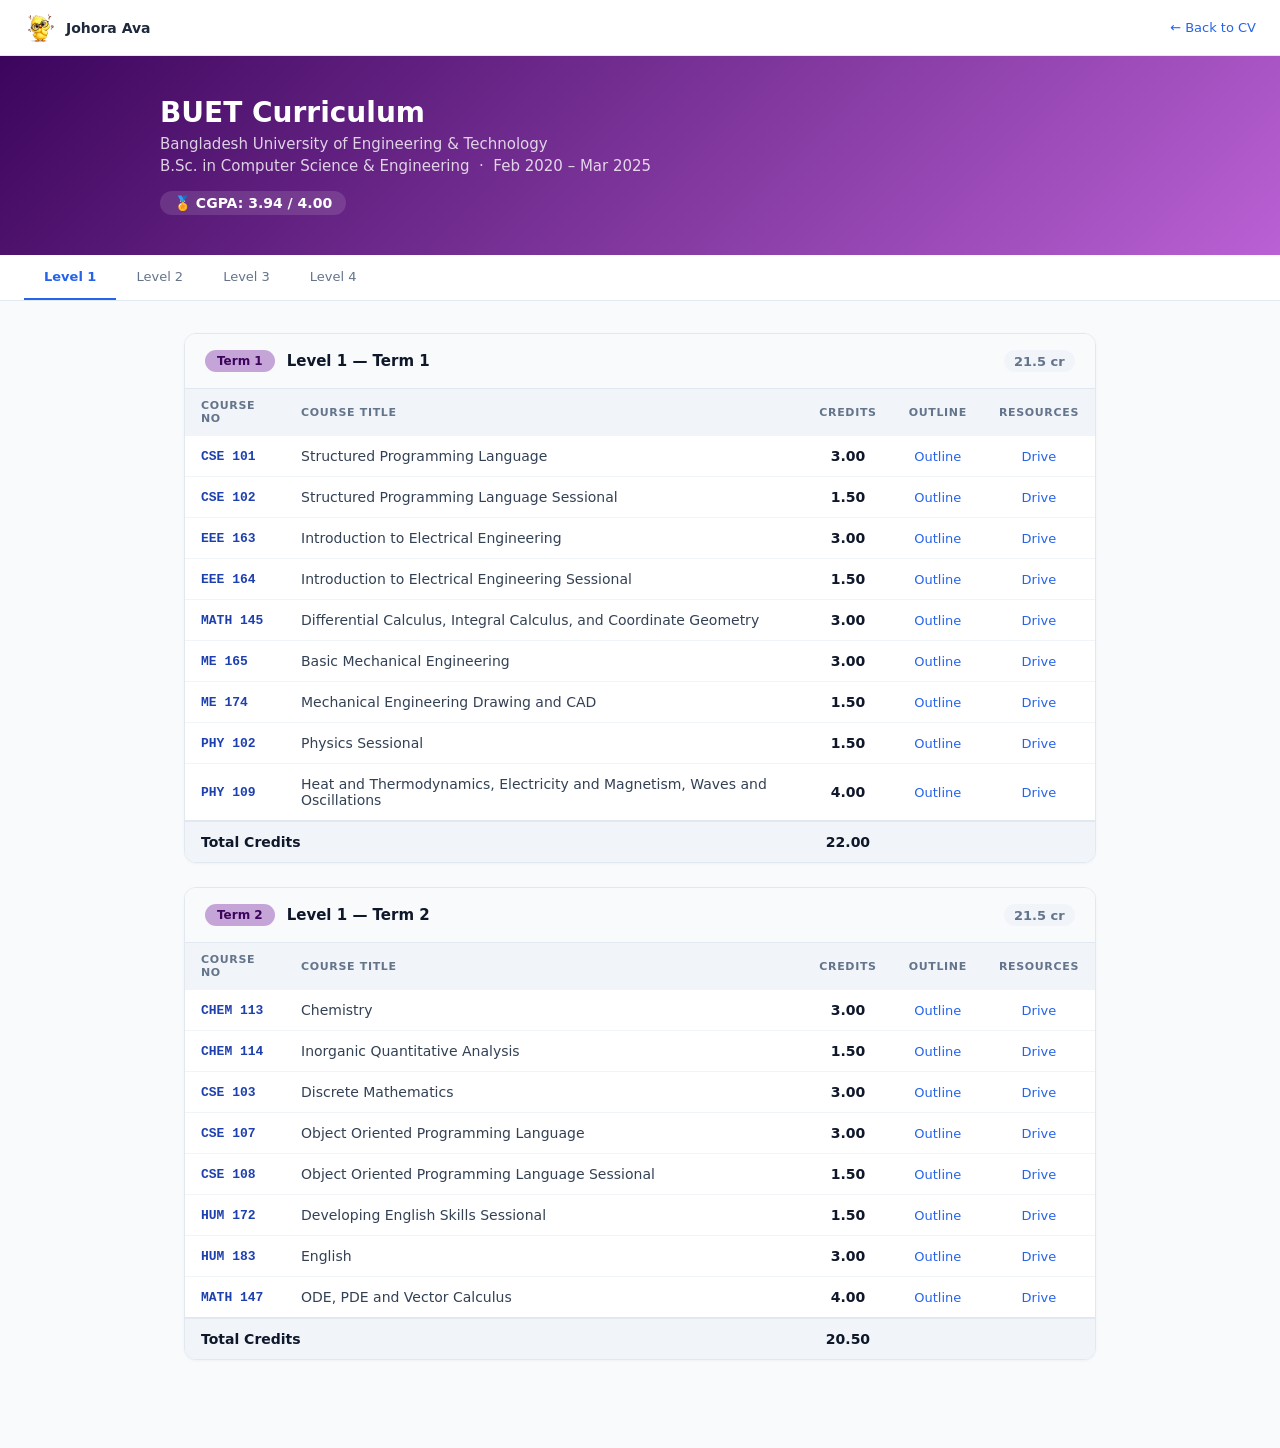
==== commit 201392aa: "deploy: c9bff8e318b43b13dba6e7ecb80c8a072f2131ac" ====
--- a/BUET-Curriculum.html
+++ b/BUET-Curriculum.html
@@ -1,775 +1,350 @@
 <!DOCTYPE html>
 <html lang="en">
-
 <head>
-  <meta charset="utf-8">
-  <meta content="width=device-width, initial-scale=1.0" name="viewport">
-  <!-- <title>Projects - Kelly Bootstrap Template</title> -->
-  <meta name="description" content="">
-  <meta name="keywords" content="">
-
-  <!-- Favicons -->
-  <link href="assets/img/JA_logo.jpg" rel="icon">
-  <link href="assets/img/JA_logo.jpg" rel="apple-touch-icon">
-
-  <!-- Fonts -->
-  <link href="https://fonts.googleapis.com" rel="preconnect">
-  <link href="https://fonts.gstatic.com" rel="preconnect" crossorigin>
-  <link href="https://fonts.googleapis.com/css2?family=Roboto:ital,wght@0,100;0,300;0,400;0,500;0,700;0,900;1,100;1,300;1,400;1,500;1,700;1,900&family=Poppins:ital,wght@0,100;0,200;0,300;0,400;0,500;0,600;0,700;0,800;0,900;1,100;1,200;1,300;1,400;1,500;1,600;1,700;1,800;1,900&family=Raleway:ital,wght@0,100;0,200;0,300;0,400;0,500;0,600;0,700;0,800;0,900;1,100;1,200;1,300;1,400;1,500;1,600;1,700;1,800;1,900&display=swap" rel="stylesheet">
-
-  <!-- Vendor CSS Files -->
-  <link href="assets/vendor/bootstrap/css/bootstrap.min.css" rel="stylesheet">
-  <link href="assets/vendor/bootstrap-icons/bootstrap-icons.css" rel="stylesheet">
-  <link href="assets/vendor/aos/aos.css" rel="stylesheet">
-  <link href="assets/vendor/swiper/swiper-bundle.min.css" rel="stylesheet">
-  <link href="assets/vendor/glightbox/css/glightbox.min.css" rel="stylesheet">
-
-  <!-- Main CSS File -->
-  <link href="assets/css/main.css" rel="stylesheet">
-
-  <!-- =======================================================
-  * Template Name: Kelly
-  * Template URL: https://bootstrapmade.com/kelly-free-bootstrap-cv-resume-html-template/
-  * Updated: Aug 07 2024 with Bootstrap v5.3.3
-  * Author: BootstrapMade.com
-  * License: https://bootstrapmade.com/license/
-  ======================================================== -->
+  <meta charset="UTF-8" />
+  <meta name="viewport" content="width=device-width, initial-scale=1.0" />
+  <title>BUET Curriculum — Fatema Tuj Johora</title>
+  <link rel="icon" href="/img/chick-logo.png" />
+  <link rel="preconnect" href="https://fonts.googleapis.com" />
+  <link href="https://fonts.googleapis.com/css2?family=Inter:wght@300;400;500;600;700&display=swap" rel="stylesheet" />
+  <style>
+    *, *::before, *::after { box-sizing: border-box; margin: 0; padding: 0; }
+    body { font-family: 'Inter', system-ui, sans-serif; background: #f8fafc; color: #1e293b; min-height: 100vh; }
+
+    .topbar {
+      background: #fff; border-bottom: 1px solid #e2e8f0;
+      padding: 0 1.5rem; height: 56px;
+      display: flex; align-items: center; justify-content: space-between;
+      position: sticky; top: 0; z-index: 10;
+    }
+    .topbar-brand { display: flex; align-items: center; gap: 0.625rem; text-decoration: none; }
+    .topbar-brand img { width: 32px; height: 32px; border-radius: 50%; object-fit: cover; }
+    .topbar-brand span { font-weight: 600; font-size: 0.875rem; color: #1e293b; }
+    .back-link { display: inline-flex; align-items: center; gap: 0.375rem; font-size: 0.8125rem; font-weight: 500; color: #2563eb; text-decoration: none; }
+    .back-link:hover { text-decoration: underline; }
+
+    .page-header { background: linear-gradient(135deg, #0f172a 0%, #3c055c 0%, #ba61d5 100%); color: #fff; padding: 2.5rem 1.5rem; }
+    .page-header-inner { max-width: 960px; margin: 0 auto; }
+    .page-header h1 { font-size: 1.75rem; font-weight: 700; margin-bottom: 0.375rem; }
+    .page-header p { font-size: 0.9375rem; opacity: 0.8; margin-bottom: 0.25rem; }
+    .page-header .cgpa { display: inline-flex; align-items: center; gap: 0.5rem; margin-top: 0.75rem; background: rgba(255,255,255,0.12); border-radius: 999px; padding: 0.25rem 0.875rem; font-size: 0.875rem; font-weight: 600; }
+
+    /* Level tabs */
+    .level-nav { background: #fff; border-bottom: 1px solid #e2e8f0; padding: 0 1.5rem; overflow-x: auto; display: flex; gap: 0; }
+    .level-tab { padding: 0.875rem 1.25rem; font-size: 0.8125rem; font-weight: 500; color: #64748b; cursor: pointer; border-bottom: 2px solid transparent; white-space: nowrap; background: none; border-left: none; border-right: none; border-top: none; font-family: inherit; transition: color 0.15s, border-color 0.15s; }
+    .level-tab:hover { color: #2563eb; }
+    .level-tab.active { color: #2563eb; border-bottom-color: #2563eb; font-weight: 600; }
+
+    .content { max-width: 960px; margin: 0 auto; padding: 2rem 1.5rem 4rem; }
+
+    /* Level panels */
+    .level-panel { display: none; }
+    .level-panel.active { display: block; }
+
+    /* Term card */
+    .term {
+      background: #fff; border-radius: 12px; border: 1px solid #e2e8f0;
+      overflow: hidden; margin-bottom: 1.5rem;
+      box-shadow: 0 1px 3px rgba(0,0,0,.04);
+    }
+    .term-header {
+      padding: 1rem 1.25rem; border-bottom: 1px solid #e2e8f0;
+      display: flex; align-items: center; justify-content: space-between;
+      background: #f8fafc;
+    }
+    .term-header-left { display: flex; align-items: center; gap: 0.75rem; }
+    .term-badge { font-size: 0.75rem; font-weight: 600; padding: 0.25rem 0.75rem; border-radius: 999px; }
+    .badge-l1 { background: #c5a5d8; color: #3c045c; }
+    .badge-l2 { background: #d4bae2; color: #3c045c; }
+    .badge-l3 { background: #e1cfec; color: #3c045c; }
+    .badge-l4 { background: #e6d7f0; color: #3c045c; }
+    .term-header h2 { font-size: 0.9375rem; font-weight: 600; color: #0f172a; }
+    .term-credits { font-size: 0.8125rem; font-weight: 600; color: #64748b; background: #f1f5f9; border-radius: 999px; padding: 0.2rem 0.65rem; }
+
+    table { width: 100%; border-collapse: collapse; }
+    thead th { background: #f1f5f9; font-size: 0.6875rem; font-weight: 600; text-transform: uppercase; letter-spacing: 0.06em; color: #64748b; padding: 0.625rem 1rem; text-align: left; }
+    thead th.center { text-align: center; }
+    tbody tr { border-top: 1px solid #f1f5f9; transition: background 0.15s; }
+    tbody tr:hover { background: #f8fafc; }
+    tbody td { padding: 0.75rem 1rem; font-size: 0.875rem; color: #334155; vertical-align: middle; }
+    .course-code { font-family: 'Courier New', monospace; font-size: 0.8125rem; font-weight: 600; color: #1e40af; white-space: nowrap; }
+    .course-link { color: #1e293b; text-decoration: none; font-weight: 500; }
+    .course-link:hover { color: #2563eb; text-decoration: underline; }
+    .center { text-align: center; }
+    .credit { text-align: center; font-weight: 600; color: #0f172a; }
+    .resource-link { display: inline-flex; align-items: center; gap: 0.25rem; font-size: 0.8125rem; color: #2563eb; text-decoration: none; font-weight: 500; }
+    .resource-link:hover { text-decoration: underline; }
+    .total-row td { padding: 0.75rem 1rem; font-size: 0.875rem; background: #f1f5f9; font-weight: 600; color: #0f172a; border-top: 2px solid #e2e8f0; }
+    .total-row td.center { text-align: center; }
+
+    @media (max-width: 640px) {
+      .col-outline, .col-resource { display: none; }
+    }
   </style>
 </head>
-
-<body class="Projects-page">
-
-  <header id="header" class="header d-flex align-items-center light-background sticky-top">
-    <div class="container-fluid position-relative d-flex align-items-center justify-content-between">
-
-      <a href="index.html" class="logo d-flex align-items-center me-auto me-xl-0">
-        <!-- Uncomment the line below if you also wish to use an image logo -->
-        <img src="assets/img/JA_logo.jpg" alt="">
-        <h1 class="sitename" style="color:rgb(215, 15, 205);">Johora Ava</h1>
-      </a>
-
-      <nav id="navmenu" class="navmenu">
-        <ul>
-          <li><a href="index.html">Home</a></li>
-          <li><a href="resume.html">Resume</a></li>
-          <li><a href="Skills.html">Skills</a></li>
-          <li><a href="Projects.html">Projects</a></li>
-          <li><a href="contact.html">Contact</a></li>
-        </ul>
-        <i class="mobile-nav-toggle d-xl-none bi bi-list"></i>
-      </nav>
-
-      <div class="header-social-links">
-        <a href="https://www.facebook.com/johora.ava22" target="_blank">
-          <i class="bi bi-facebook" aria-hidden="true"></i>
-        </a>
-     <a href="https://www.instagram.com/johora_ava" target="_blank">
-          <i  class="bi bi-instagram" aria-hidden="true"></i>
-        </a>
-         <a href="https://www.linkedin.com/in/fatema-tuj-johora-50000b324/" target="_blank">
-              <i  class="bi bi-linkedin" aria-hidden="true"></i>
-            </a>
-            <a href="https://github.com/JohoraAva" target="_blank">
-              <i  class="bi bi-github" aria-hidden="true"></i>
-            </a>
-            <a href="https://x.com/JohoraAva" target="_blank">
-              <i  class="bi bi-twitter" aria-hidden="true"></i>
-            </a>
-      </div>
-
+<body>
+
+  <header class="topbar">
+    <a href="/" class="topbar-brand">
+      <img src="/img/chick-logo.png" alt="JA" />
+      <span>Johora Ava</span>
+    </a>
+    <a href="/#cv" class="back-link">← Back to CV</a>
+  </header>
+
+  <div class="page-header">
+    <div class="page-header-inner">
+      <h1>BUET Curriculum</h1>
+      <p>Bangladesh University of Engineering &amp; Technology</p>
+      <p>B.Sc. in Computer Science &amp; Engineering &nbsp;·&nbsp; Feb 2020 – Mar 2025</p>
+      <div class="cgpa">🏅 CGPA: 3.94 / 4.00</div>
     </div>
-  </header>
-
-  <main class="main">
-
-    <!-- 1-1 curriculum-->
-
-    <h3>Level 1, Term 1 Curriculum</h3>
-    <hr style="border: none; height: 2px; background-color: #d338d8e7;">
-
-      
-
-<table border="1" cellspacing="0" cellpadding="8" style="border-collapse: collapse; width: 100%; text-align: left;">
-  <thead>
-    <tr>
-      <th>Course No</th>
-      <th>Course Title</th>
-      <th style="text-align: center;">Credit Hours</th>
-      <th style="text-align: center;">Course Outline</th>
-      <th style="text-align: center;">Resource Link</th>
-    </tr>
-  </thead>
-  <tbody>
-    <tr>
-      <td>CSE 101</td>
-      <td>Structured Programming Language</td>
-      <td style="text-align: center;">3.00</td>
-      <td style="text-align: center;"><a href="https://cse.buet.ac.bd/web/studies/course_detail/CSE101"> Outline </a></td>
-      <td style="text-align: center;"><a href="https://drive.google.com/drive/folders/1a6MscBuO0PS2zKlpvGDqyN98_7QmhXOb?usp=drive_link">Link</a></td>
-    </tr>
-    <tr>
-      <td>CSE 102</td>
-      <td>Structured Programming Language Sessional</td>
-      <td style="text-align: center;">1.50</td>
-      <td style="text-align: center;"><a href="https://cse.buet.ac.bd/web/studies/course_detail/CSE102"> Outline </a></td>
-      <td style="text-align: center;"><a href="https://drive.google.com/drive/folders/15Q222wm_8E2a49Y384JmM2Akqm4ZM457?usp=drive_link">Link</a></td>
-    </tr>
-    <tr>
-      <td>EEE 163</td>
-      <td>Introduction to Electrical Engineering</td>
-      <td style="text-align: center;">3.00</td>
-      <td style="text-align: center;"><a href="https://cse.buet.ac.bd/web/studies/course_detail/EEE163"> Outline </a></td>
-      <td style="text-align: center;"><a href="https://drive.google.com/drive/folders/1G8rU9VUM3XzWRoGTUtGjUnsmBqjsmAT1?usp=drive_link">Link</a></td>
-    </tr>
-    <tr>
-      <td>EEE 164</td>
-      <td>Introduction to Electrical Engineering Sessional</td>
-      <td style="text-align: center;">1.50</td>
-      <td style="text-align: center;"><a href="https://cse.buet.ac.bd/web/studies/course_detail/EEE164"> Outline </a></td>
-      <td style="text-align: center;"><a href="https://drive.google.com/drive/folders/1-HoKdUo3tRpGYknNnoRtTHd08tKbDv-z?usp=drive_link">Link</a></td>
-    </tr>
-    <tr>
-      <td>MATH 145</td>
-      <td>Differential Calculus, Integral Calculus, and Coordinate Geometry</td>
-      <td style="text-align: center;">3.00</td>
-      <td style="text-align: center;"><a href="https://cse.buet.ac.bd/web/studies/course_detail/MATH145"> Outline </a></td>
-      <td style="text-align: center;"><a href="https://drive.google.com/drive/folders/13PMow5yx5N7dW6k6M-XWikHmvzhVn1gZ?usp=drive_link">Link</a></td>
-    </tr>
-    <tr>
-      <td>ME 165</td>
-      <td>Basic Mechanical Engineering</td>
-      <td style="text-align: center;">3.00</td>
-      <td style="text-align: center;"><a href="https://cse.buet.ac.bd/web/studies/course_detail/ME165"> Outline </a></td>
-      <td style="text-align: center;"><a href="https://drive.google.com/drive/folders/103V_tHK5nghKIexJb65BZd1PBMpaBE2I?usp=drive_link">Link</a></td>
-    </tr>
-    <tr>
-      <td>ME 174</td>
-      <td>Mechanical Engineering Drawing and CAD</td>
-      <td style="text-align: center;">1.50</td>
-      <td style="text-align: center;"><a href="https://cse.buet.ac.bd/web/studies/course_detail/MATH174"> Outline </a></td>
-      <td style="text-align: center;"><a href="https://drive.google.com/drive/folders/1PZbBYk45kQlSj7EH-BDlAu50lF8k_suZ?usp=drive_link">Link</a></td>
-    </tr>
-    <tr>
-      <td>PHY 102</td>
-      <td>Physics Sessional</td>
-      <td style="text-align: center;">1.50</td>
-      <td style="text-align: center;"><a href="https://cse.buet.ac.bd/web/studies/course_detail/PHY102"> Outline </a></td>
-      <td style="text-align: center;"><a href="https://drive.google.com/drive/folders/13BrSzMSfuHT-LfzjUX60VkbFS8obLi70?usp=drive_link">Link</a></td>
-    </tr>
-    <tr>
-      <td>PHY 109</td>
-      <td>Heat and Thermodynamics, Electricity and Magnetism, Waves and Oscillations and Mechanics</td>
-      <td style="text-align: center;">4.00</td>
-      <td style="text-align: center;"><a href="https://cse.buet.ac.bd/web/studies/course_detail/PHY109"> Outline </a></td>
-      <td style="text-align: center;"><a href="https://drive.google.com/drive/folders/1W41RYe_nNAE_WhxbVkZwQY-yCn9IT9c9?usp=drive_link">Link</a></td>
-    </tr>
-  </tbody>
-</table>
-
-    <!-- 1-2 curriculum -->
-    <h3 style="margin-top: 50px;">Level 1, Term 2 Curriculum</h3>
-    <hr style="border: none; height: 2px; background-color: #d338d8e7;">
-
-    <table border="1" cellspacing="0" cellpadding="8" style="border-collapse: collapse; width: 100%; text-align: left;">
-      <thead>
-        <tr>
-          <th>Course No</th>
-          <th>Course Title</th>
-          <th style="text-align: center;">Credit Hours</th>
-          <th style="text-align: center;">Course Outline</th>
-          <th style="text-align: center;">Resource Link</th>
-        </tr>
-      </thead>
-      <tbody>
-    <tr>
-      <td>CHEM 113</td>
-      <td>Chemistry</td>
-      <td style="text-align: center;">3.00</td>
-      <td style="text-align: center;"><a href="https://cse.buet.ac.bd/web/studies/course_detail/CHEM113">Outline</a></td>
-      <td style="text-align: center;"><a href="https://drive.google.com/drive/folders/1DzYM8Z63Lywg-stRmDfNMpLESAg-MZ1d?usp=drive_link">Link</a></td>
-    </tr>
-    <tr>
-      <td>CHEM 114</td>
-      <td>Inorganic Quantitative Analysis</td>
-      <td style="text-align: center;">1.50</td>
-      <td style="text-align: center;"><a href="https://cse.buet.ac.bd/web/studies/course_detail/CHEM114">Outline</a></td>
-      <td style="text-align: center;"><a href="https://drive.google.com/drive/folders/18zoxJbCktoIh5mnRYjyPPz43ag8C7nr7?usp=drive_link">Link</a></td>
-    </tr>
-    <tr>
-      <td>CSE 103</td>
-      <td>Discrete Mathematics</td>
-      <td style="text-align: center;">3.00</td>
-      <td style="text-align: center;"><a href="https://cse.buet.ac.bd/web/studies/course_detail/CSE103">Outline</a></td>
-      <td style="text-align: center;"><a href="https://drive.google.com/drive/folders/13UGj3Jt0jh_IYLnSV5qFY-M3WP0WrvkC?usp=drive_link">Link</a></td>
-    </tr>
-    <tr>
-      <td>CSE 107</td>
-      <td>Object Oriented Programming Language</td>
-      <td style="text-align: center;">3.00</td>
-      <td style="text-align: center;"><a href="https://cse.buet.ac.bd/web/studies/course_detail/CSE107">Outline</a></td>
-      <td style="text-align: center;"><a href="https://drive.google.com/drive/folders/1n-HRFyjPQaTsGh40CvOfio9Ev_5lOPON?usp=drive_link">Link</a></td>
-    </tr>
-    <tr>
-      <td>CSE 108</td>
-      <td>Object Oriented Programming Language Sessional</td>
-      <td style="text-align: center;">1.50</td>
-      <td style="text-align: center;"><a href="https://cse.buet.ac.bd/web/studies/course_detail/CSE108">Outline</a></td>
-      <td style="text-align: center;"><a href="https://drive.google.com/drive/folders/1JQOWEmMa_1TU5WP5HJJfQeCiCRcwjsym?usp=drive_link">Link</a></td>
-    </tr>
-    <tr>
-      <td>HUM 172</td>
-      <td>Developing English Skills Sessional</td>
-      <td style="text-align: center;">1.50</td>
-      <td style="text-align: center;"><a href="https://cse.buet.ac.bd/web/studies/course_detail/HUM172">Outline</a></td>
-      <td style="text-align: center;"><a href="https://drive.google.com/drive/folders/1s3jQU8m-oj6ii7u6H5G2KATEXdPH3lfA?usp=drive_link">Link</a></td>
-    </tr>
-    <tr>
-      <td>HUM 183</td>
-      <td>English</td>
-      <td style="text-align: center;">3.00</td>
-      <td style="text-align: center;"><a href="https://cse.buet.ac.bd/web/studies/course_detail/HUM183">Outline</a></td>
-      <td style="text-align: center;"><a href="https://drive.google.com/drive/folders/1p0jj0aWKDG-TNSNoZzSsUYX0CwyW4Jy-?usp=drive_link">Link</a></td>
-    </tr>
-    <tr>
-      <td>MATH 147</td>
-      <td>Ordinary Differential Equations (ODE), Partial Differential Equations (PDE) and Vector Calculus</td>
-      <td style="text-align: center;">4.00</td>
-      <td style="text-align: center;"><a href="https://cse.buet.ac.bd/web/studies/course_detail/MATH147">Outline</a></td>
-      <td style="text-align: center;"><a href="https://drive.google.com/drive/folders/1oeNfnW9FE1o4u9JRCWsSfMJyiBq8AfR8?usp=drive_link">Link</a></td>
-    </tr>
-    </tbody>
-    </table>
-    
-
-
-    <!-- 2-1 curriculum -->
-    <h3 style="margin-top: 50px;">Level 2, Term 1 Curriculum</h3>
-    <hr style="border: none; height: 2px; background-color: #d338d8e7;">
-
-    <table border="1" cellspacing="0" cellpadding="8" style="border-collapse: collapse; width: 100%; text-align: left;">
-      <thead>
-        <tr>
-          <th>Course No</th>
-          <th>Course Title</th>
-          <th style="text-align: center;">Credit Hours</th>
-          <th style="text-align: center;">Course Outline</th>
-          <th style="text-align: center;">Resource Link</th>
-        </tr>
-      </thead>
-      <tbody>
-    <tr>
-      <td>CSE 203</td>
-      <td>Data Structures and Algorithms I</td>
-      <td style="text-align: center;">3.00</td>
-      <td style="text-align: center;"><a href="https://cse.buet.ac.bd/web/studies/course_detail/CSE203">Outline</a></td>
-      <td style="text-align: center;"><a href="https://drive.google.com/drive/folders/1Nm5BAFjpcTbS3svTrUMkHamtaN3zGx4J?usp=drive_link">Link</a></td>
-    </tr>
-    <tr>
-      <td>CSE 204</td>
-      <td>Data Structures and Algorithms I Sessional</td>
-      <td style="text-align: center;">1.50</td>
-      <td style="text-align: center;"><a href="https://cse.buet.ac.bd/web/studies/course_detail/CSE204">Outline</a></td>
-      <td style="text-align: center;"><a href="https://drive.google.com/drive/folders/1QahsmyjJSXm7s1SzEO7JrypYavVeVPiW?usp=drive_link">Link</a></td>
-    </tr>
-    <tr>
-      <td>CSE 205</td>
-      <td>Digital Logic Design</td>
-      <td style="text-align: center;">3.00</td>
-      <td style="text-align: center;"><a href="https://cse.buet.ac.bd/web/studies/course_detail/CSE205">Outline</a></td>
-      <td style="text-align: center;"><a href="https://drive.google.com/drive/folders/1WHxucTkewauh9trx7pPzUC1asvhF4EAe?usp=drive_link">Link</a></td>
-    </tr>
-    <tr>
-      <td>CSE 206</td>
-      <td>Digital Logic Design Sessional</td>
-      <td style="text-align: center;">1.50</td>
-      <td style="text-align: center;"><a href="https://cse.buet.ac.bd/web/studies/course_detail/CSE206">Outline</a></td>
-      <td style="text-align: center;"><a href="https://drive.google.com/drive/folders/1upVeUvtbMO0AfYNR4EuN6b6tsw4m95o4?usp=drive_link">Link</a></td>
-    </tr>
-    <tr>
-      <td>CSE 218</td>
-      <td>Numerical Methods</td>
-      <td style="text-align: center;">2.00</td>
-      <td style="text-align: center;"><a href="https://cse.buet.ac.bd/web/studies/course_detail/CSE218">Outline</a></td>
-      <td style="text-align: center;"><a href="https://drive.google.com/drive/folders/1ZC5v7SKukiG1_ejjsrVilLA0w8UXXjfW?usp=drive_link">Link</a></td>
-    </tr>
-    <tr>
-      <td>EEE 263</td>
-      <td>Electronic Circuits</td>
-      <td style="text-align: center;">4.00</td>
-      <td style="text-align: center;"><a href="https://cse.buet.ac.bd/web/studies/course_detail/EEE263">Outline</a></td>
-      <td style="text-align: center;"><a href="https://drive.google.com/drive/folders/1TbVqG-8UCWcb9vMb9cHK1YpaJdC3Pfj0?usp=drive_link">Link</a></td>
-    </tr>
-    <tr>
-      <td>EEE 264</td>
-      <td>Electronic Circuits Sessional</td>
-      <td style="text-align: center;">1.50</td>
-      <td style="text-align: center;"><a href="https://cse.buet.ac.bd/web/studies/course_detail/EEE264">Outline</a></td>
-      <td style="text-align: center;"><a href="https://drive.google.com/drive/folders/1q8HyH6sG-iiNqFzfVqFnFUGRNYn_Xdrl?usp=drive_link">Link</a></td>
-    </tr>
-    <tr>
-      <td>MATH 245</td>
-      <td>Complex Variable and Statistics</td>
-      <td style="text-align: center;">3.00</td>
-      <td style="text-align: center;"><a href="https://cse.buet.ac.bd/web/studies/course_detail/MATH245">Outline</a></td>
-      <td style="text-align: center;"><a href="https://drive.google.com/drive/folders/13ooxdd76562PvBO3k1Mzzu6gjmqzrdm3?usp=drive_link">Link</a></td>
-    </tr>
-    </tbody>
-    </table>
-
-
-     <!-- 2-2 curriculum -->
-     <h3 style="margin-top: 50px;">Level 2, Term 2 Curriculum</h3>
-     <hr style="border: none; height: 2px; background-color: #d338d8e7;">
- 
-     <table border="1" cellspacing="0" cellpadding="8" style="border-collapse: collapse; width: 100%; text-align: left;">
-       <thead>
-         <tr>
-           <th>Course No</th>
-           <th>Course Title</th>
-           <th style="text-align: center;">Credit Hours</th>
-           <th style="text-align: center;">Course Outline</th>
-           <th style="text-align: center;">Resource Link</th>
-         </tr>
-       </thead>
-       <tbody>
-        <tr>
-          <td>CSE 207</td>
-          <td>Data Structures and Algorithms II</td>
-          <td style="text-align: center;">3.00</td>
-          <td style="text-align: center;"><a href="https://cse.buet.ac.bd/web/studies/course_detail/CSE207">Outline</a></td>
-          <td style="text-align: center;"><a href="https://drive.google.com/drive/folders/1LivgZRkQSLFexN74Nm5zfI7jHVRU-mP1?usp=drive_link">Link</a></td>
-        </tr>
-        <tr>
-          <td>CSE 208</td>
-          <td>Data Structures and Algorithms II Sessional</td>
-          <td style="text-align: center;">1.50</td>
-          <td style="text-align: center;"><a href="https://cse.buet.ac.bd/web/studies/course_detail/CSE208">Outline</a></td>
-          <td style="text-align: center;"><a href="https://drive.google.com/drive/folders/1gfY5DJukGl8COsD4tUrr21rvsg65on6l?usp=drive_link">Link</a></td>
-        </tr>
-        <tr>
-          <td>CSE 211</td>
-          <td>Theory of Computation</td>
-          <td style="text-align: center;">3.00</td>
-          <td style="text-align: center;"><a href="https://cse.buet.ac.bd/web/studies/course_detail/CSE211">Outline</a></td>
-          <td style="text-align: center;"><a href="https://drive.google.com/drive/folders/1B4Dma2KFAZ2Zfed_TLvEpEmWZtCzB1hG?usp=drive_link">Link</a></td>
-        </tr>
-        <tr>
-          <td>CSE 215</td>
-          <td>Database</td>
-          <td style="text-align: center;">3.00</td>
-          <td style="text-align: center;"><a href="https://cse.buet.ac.bd/web/studies/course_detail/CSE215">Outline</a></td>
-          <td style="text-align: center;"><a href="https://drive.google.com/drive/folders/1fFplGvnGMvlc8rGxfkPduwhkp_nz9GRE?usp=drive_link">Link</a></td>
-        </tr>
-        <tr>
-          <td>CSE 216</td>
-          <td>Database Sessional</td>
-          <td style="text-align: center;">1.50</td>
-          <td style="text-align: center;"><a href="https://cse.buet.ac.bd/web/studies/course_detail/CSE216">Outline</a></td>
-          <td style="text-align: center;"><a href="https://drive.google.com/drive/folders/1QVCNolk9PA4Z-t1YG725Ou1Um9y5YKQN?usp=drive_link">Link</a></td>
-        </tr>
-        <tr>
-          <td>EEE 269</td>
-          <td>Electrical Drives and Instrumentation</td>
-          <td style="text-align: center;">3.00</td>
-          <td style="text-align: center;"><a href="https://cse.buet.ac.bd/web/studies/course_detail/EEE269">Outline</a></td>
-          <td style="text-align: center;"><a href="https://drive.google.com/drive/folders/1zBqM6Ipw6pWaJ-Ih0q-eFvuWvYIR8qMu?usp=drive_link">Link</a></td>
-        </tr>
-        <tr>
-          <td>EEE 270</td>
-          <td>Electrical Drives and Instrumentation Sessional</td>
-          <td style="text-align: center;">1.50</td>
-          <td style="text-align: center;"><a href="https://cse.buet.ac.bd/web/studies/course_detail/EEE270">Outline</a></td>
-          <td style="text-align: center;"><a href="https://drive.google.com/drive/folders/1J-gfoeYtJ8SHCXDdLG7ou_CTwsiANiUI?usp=drive_link">Link</a></td>
-        </tr>
-        <tr>
-          <td>MATH 247</td>
-          <td>Linear Algebra, Laplace Transformation and Fourier Analysis</td>
-          <td style="text-align: center;">4.00</td>
-          <td style="text-align: center;"><a href="https://cse.buet.ac.bd/web/studies/course_detail/MATH247">Outline</a></td>
-          <td style="text-align: center;"><a href="https://drive.google.com/drive/folders/1Ilxe4MTMeJIz8J2t-TMkZS2RIJCTNBHN?usp=drive_link">Link</a></td>
-        </tr>
-        
-        </tbody>
-        </table>
-
-
-      <!-- 3-1 curriculum -->
-     <h3 style="margin-top: 50px;">Level 3, Term 1 Curriculum</h3>
-     <hr style="border: none; height: 2px; background-color: #d338d8e7;">
- 
-     <table border="1" cellspacing="0" cellpadding="8" style="border-collapse: collapse; width: 100%; text-align: left;">
-       <thead>
-         <tr>
-           <th>Course No</th>
-           <th>Course Title</th>
-           <th style="text-align: center;">Credit Hours</th>
-           <th style="text-align: center;">Course Outline</th>
-           <th style="text-align: center;">Resource Link</th>
-         </tr>
-       </thead>
-       <tbody>
-        <tr>
-          <td>CSE 300</td>
-          <td>Technical Writing and Presentation</td>
-          <td style="text-align: center;">0.75</td>
-          <td style="text-align: center;"><a href="https://cse.buet.ac.bd/web/studies/course_detail/CSE300">Outline</a></td>
-          <td style="text-align: center;"><a href="https://drive.google.com/drive/folders/10WQ5cBSkghJbBTCniBOrA2TaIH9Wotbl?usp=drive_link">Link</a></td>
-        </tr>
-        <tr>
-          <td>CSE 305</td>
-          <td>Computer Architecture</td>
-          <td style="text-align: center;">3.00</td>
-          <td style="text-align: center;"><a href="https://cse.buet.ac.bd/web/studies/course_detail/CSE305">Outline</a></td>
-          <td style="text-align: center;"><a href="https://drive.google.com/drive/folders/1CWHJ7B_Z2EvB8OnbUbyUklY0gdvqEYqC?usp=drive_link">Link</a></td>
-        </tr>
-        <tr>
-          <td>CSE 306</td>
-          <td>Computer Architecture Sessional</td>
-          <td style="text-align: center;">0.75</td>
-          <td style="text-align: center;"><a href="https://cse.buet.ac.bd/web/studies/course_detail/CSE306">Outline</a></td>
-          <td style="text-align: center;"><a href="https://drive.google.com/drive/folders/1jEIU4zsdThM1pPx7eEw8tW4RjA0QbEmn?usp=drive_link">Link</a></td>
-        </tr>
-        <tr>
-          <td>CSE 307</td>
-          <td>Software Engineering</td>
-          <td style="text-align: center;">3.00</td>
-          <td style="text-align: center;"><a href="https://cse.buet.ac.bd/web/studies/course_detail/CSE307">Outline</a></td>
-          <td style="text-align: center;"><a href="https://drive.google.com/drive/folders/1CWPAuDGgTfgN-44TOQkMorjaX_82SWMS?usp=drive_link">Link</a></td>
-        </tr>
-        <tr>
-          <td>CSE 308</td>
-          <td>Software Engineering Sessional</td>
-          <td style="text-align: center;">0.75</td>
-          <td style="text-align: center;"><a href="https://cse.buet.ac.bd/web/studies/course_detail/CSE308">Outline</a></td>
-          <td style="text-align: center;"><a href="https://drive.google.com/drive/folders/1DoGdZTXbbFLfWVmAlmtrlWn8rkbTFtav?usp=drive_link">Link</a></td>
-        </tr>
-        <tr>
-          <td>CSE 309</td>
-          <td>Compiler</td>
-          <td style="text-align: center;">3.00</td>
-          <td style="text-align: center;"><a href="https://cse.buet.ac.bd/web/studies/course_detail/CSE309">Outline</a></td>
-          <td style="text-align: center;"><a href="https://drive.google.com/drive/folders/1-qvAbXsqG4PTrZtGrAEyK-CQG_Xd_9aF?usp=drive_link">Link</a></td>
-        </tr>
-        <tr>
-          <td>CSE 310</td>
-          <td>Compiler Sessional</td>
-          <td style="text-align: center;">0.75</td>
-          <td style="text-align: center;"><a href="https://cse.buet.ac.bd/web/studies/course_detail/CSE310">Outline</a></td>
-          <td style="text-align: center;"><a href="https://drive.google.com/drive/folders/1CDrOEzJYGNZisKzmB7stfNJZgsFlT1Na?usp=drive_link">Link</a></td>
-        </tr>
-        <tr>
-          <td>CSE 311</td>
-          <td>Data Communication</td>
-          <td style="text-align: center;">3.00</td>
-          <td style="text-align: center;"><a href="https://cse.buet.ac.bd/web/studies/course_detail/CSE311">Outline</a></td>
-          <td style="text-align: center;"><a href="https://drive.google.com/drive/folders/1WHEmveAuTLq2iexWem0zCh0do3yBlAzj?usp=drive_link">Link</a></td>
-        </tr>
-        <tr>
-          <td>CSE 315</td>
-          <td>Microprocessors, Microcontrollers, and Embedded Systems</td>
-          <td style="text-align: center;">3.00</td>
-          <td style="text-align: center;"><a href="https://cse.buet.ac.bd/web/studies/course_detail/CSE315">Outline</a></td>
-          <td style="text-align: center;"><a href="https://drive.google.com/drive/folders/1gLHF-YDo2IlcPNRvAM1MYVe06DVtOPEg?usp=drive_link">Link</a></td>
-        </tr>
-        <tr>
-          <td>CSE 316</td>
-          <td>Microprocessors, Microcontrollers, and Embedded Systems Sessional</td>
-          <td style="text-align: center;">1.50</td>
-          <td style="text-align: center;"><a href="https://cse.buet.ac.bd/web/studies/course_detail/CSE316">Outline</a></td>
-          <td style="text-align: center;"><a href="https://drive.google.com/drive/folders/134eayOs-0NfUSjXdK88xdhhzJEovpiqg?usp=drive_link">Link</a></td>
-        </tr>
-        
-        </tbody>
-        </table>
-    
-
-        <!-- 3-2 curriculum -->
-
-        <h3 style="margin-top: 50px;">Level 3, Term 2 Curriculum</h3>
-        <hr style="border: none; height: 2px; background-color: #d338d8e7;">
-    
-        <table border="1" cellspacing="0" cellpadding="8" style="border-collapse: collapse; width: 100%; text-align: left;">
-          <thead>
-            <tr>
-              <th>Course No</th>
-              <th>Course Title</th>
-              <th style="text-align: center;">Credit Hours</th>
-              <th style="text-align: center;">Course Outline</th>
-              <th style="text-align: center;">Resource Link</th>
-            </tr>
-          </thead>
-          <tbody>
-            <tr>
-              <td>CSE 301</td>
-              <td>Mathematical Analysis for Computer Science</td>
-              <td style="text-align: center;">3.00</td>
-              <td style="text-align: center;"><a href="https://cse.buet.ac.bd/web/studies/course_detail/CSE301">Outline</a></td>
-              <td style="text-align: center;"><a href="https://drive.google.com/drive/folders/1zGo9jIGHRAUEsWBgHl_Lo3UumaEJfnNu?usp=drive_link">Link</a></td>
-            </tr>
-            <tr>
-              <td>CSE 313</td>
-              <td>Operating System</td>
-              <td style="text-align: center;">3.00</td>
-              <td style="text-align: center;"><a href="https://cse.buet.ac.bd/web/studies/course_detail/CSE313">Outline</a></td>
-              <td style="text-align: center;"><a href="https://drive.google.com/drive/folders/1Dpuza7HdCoPkxHOtMB8_Q8w9qAuO5TEW?usp=drive_link">Link</a></td>
-            </tr>
-            <tr>
-              <td>CSE 314</td>
-              <td>Operating System Sessional</td>
-              <td style="text-align: center;">1.50</td>
-              <td style="text-align: center;"><a href="https://cse.buet.ac.bd/web/studies/course_detail/CSE314">Outline</a></td>
-              <td style="text-align: center;"><a href="https://drive.google.com/drive/folders/1-uYfYgV6tN0P3eQm2Da10YObSf1II1op?usp=drive_link">Link</a></td>
-            </tr>
-            <tr>
-              <td>CSE 317</td>
-              <td>Artificial Intelligence</td>
-              <td style="text-align: center;">3.00</td>
-              <td style="text-align: center;"><a href="https://cse.buet.ac.bd/web/studies/course_detail/CSE317">Outline</a></td>
-              <td style="text-align: center;"><a href="https://drive.google.com/drive/folders/1uJGWzvMMeXEMvzBj8dmi_ZaX2A0z-O-K?usp=drive_link">Link</a></td>
-            </tr>
-            <tr>
-              <td>CSE 318</td>
-              <td>Artificial Intelligence Sessional</td>
-              <td style="text-align: center;">0.75</td>
-              <td style="text-align: center;"><a href="https://cse.buet.ac.bd/web/studies/course_detail/CSE318">Outline</a></td>
-              <td style="text-align: center;"><a href="https://drive.google.com/drive/folders/1xaMtEVuG8Gd8h2k7v2RDbCiqSw3DktoR?usp=drive_link">Link</a></td>
-            </tr>
-            <tr>
-              <td>CSE 321</td>
-              <td>Computer Networks</td>
-              <td style="text-align: center;">3.00</td>
-              <td style="text-align: center;"><a href="https://cse.buet.ac.bd/web/studies/course_detail/CSE321">Outline</a></td>
-              <td style="text-align: center;"><a href="https://drive.google.com/drive/folders/1kYlkdCgB69aDbfNMKHKyFsF9qeeuDf_L?usp=drive_link">Link</a></td>
-            </tr>
-            <tr>
-              <td>CSE 322</td>
-              <td>Computer Networks Sessional</td>
-              <td style="text-align: center;">1.50</td>
-              <td style="text-align: center;"><a href="https://cse.buet.ac.bd/web/studies/course_detail/CSE322">Outline</a></td>
-              <td style="text-align: center;"><a href="https://drive.google.com/drive/folders/1hT_D2aikTAijbepH0t9iS4vRCZVps5A-?usp=drive_link">Link</a></td>
-            </tr>
-            <tr>
-              <td>CSE 325</td>
-              <td>Information System Design</td>
-              <td style="text-align: center;">3.00</td>
-              <td style="text-align: center;"><a href="https://cse.buet.ac.bd/web/studies/course_detail/CSE325">Outline</a></td>
-              <td style="text-align: center;"><a href="https://drive.google.com/drive/folders/1OtFzOfUCKDUQhKF-s0-knbJVnZHV4ZeL?usp=drive_link">Link</a></td>
-            </tr>
-            <tr>
-              <td>CSE 326</td>
-              <td>Information System Design Sessional</td>
-              <td style="text-align: center;">0.75</td>
-              <td style="text-align: center;"><a href="https://cse.buet.ac.bd/web/studies/course_detail/CSE326">Outline</a></td>
-              <td style="text-align: center;"><a href="https://drive.google.com/drive/folders/1SxjHcFtVqLx6tjYfDfDPdJaXy1KAW7ag?usp=drive_link">Link</a></td>
-            </tr>
-            
-
-            </tbody>
-            </table>
-
-
-
-          <!-- 4-1 curriculum -->
-    <h3 style="margin-top: 50px;">Level 4, Term 1 Curriculum</h3>
-    <hr style="border: none; height: 2px; background-color: #d338d8e7;">
-
-
-    <table border="1" cellspacing="0" cellpadding="8" style="border-collapse: collapse; width: 100%; text-align: left;">
-        <thead>
-            <tr>
-              <th>Course No</th>
-              <th>Course Title</th>
-              <th style="text-align: center;">Credit Hours</th>
-              <th style="text-align: center;">Course Outline</th>
-              <th style="text-align: center;">Resource Link</th>
-            </tr>
-          </thead>
-          <tbody>
-            <tr>
-              <td>CSE 405</td>
-              <td>Computer Security</td>
-              <td style="text-align: center;">3.00</td>
-              <td style="text-align: center;"><a href="https://cse.buet.ac.bd/web/studies/course_detail/CSE405">Outline</a></td>
-              <td style="text-align: center;"><a href="https://drive.google.com/drive/folders/1h0DTVz_nQWhttWLGZ_FJfaK1ZhSutrg_?usp=drive_link">Link</a></td>
-            </tr>
-            <tr>
-              <td>CSE 406</td>
-              <td>Computer Security Sessional</td>
-              <td style="text-align: center;">0.75</td>
-              <td style="text-align: center;"><a href="https://cse.buet.ac.bd/web/studies/course_detail/CSE406">Outline</a></td>
-              <td style="text-align: center;"><a href="https://drive.google.com/drive/folders/1VUHzyxb9O1mMGm_x8NKStZlx7guCKLXi?usp=drive_link">Link</a></td>
-            </tr>
-            <tr>
-              <td>CSE 408</td>
-              <td>Software Development</td>
-              <td style="text-align: center;">1.50</td>
-              <td style="text-align: center;"><a href="https://cse.buet.ac.bd/web/studies/course_detail/CSE408">Outline</a></td>
-              <td style="text-align: center;"><a href="https://drive.google.com/drive/folders/1pjkVgw0CL55Gd_EDHxQ_yGbo8LYWvRyh?usp=drive_link">Link</a></td>
-            </tr>
-            <tr>
-              <td>CSE 409</td>
-              <td>Computer Graphics</td>
-              <td style="text-align: center;">3.00</td>
-              <td style="text-align: center;"><a href="https://cse.buet.ac.bd/web/studies/course_detail/CSE409">Outline</a></td>
-              <td style="text-align: center;"><a href="https://drive.google.com/drive/folders/1QyVEn8gqzuAJL73Q7jiVK3zmSpzSF5-q?usp=drive_link">Link</a></td>
-            </tr>
-            <tr>
-              <td>CSE 410</td>
-              <td>Computer Graphics Sessional</td>
-              <td style="text-align: center;">0.75</td>
-              <td style="text-align: center;"><a href="https://cse.buet.ac.bd/web/studies/course_detail/CSE410">Outline</a></td>
-              <td style="text-align: center;"><a href="https://drive.google.com/drive/folders/1ajXtGylQON3s94hiJNU98HBM_RZMmlzu?usp=drive_link">Link</a></td>
-            </tr>
-            <tr>
-              <td>CSE 423</td>
-              <td>Fault Tolerant Systems</td>
-              <td style="text-align: center;">3.00</td>
-              <td style="text-align: center;"><a href="https://cse.buet.ac.bd/web/studies/course_detail/CSE423">Outline</a></td>
-              <td style="text-align: center;"><a href="https://drive.google.com/drive/folders/1hEQgA16Q0ofVkJZG9F_tENYiLklz_O9u?usp=drive_link">Link</a></td>
-            </tr>
-            <tr>
-              <td>CSE 463</td>
-              <td>Introduction to Bioinformatics</td>
-              <td style="text-align: center;">3.00</td>
-              <td style="text-align: center;"><a href="https://cse.buet.ac.bd/web/studies/course_detail/CSE463">Outline</a></td>
-              <td style="text-align: center;"><a href="https://drive.google.com/drive/folders/1M-G9NUGKWKbkTgWoutmjueWcaSqnA0y7?usp=drive_link">Link</a></td>
-            </tr>
-            <tr>
-              <td>HUM 475</td>
-              <td>Engineering Economics</td>
-              <td style="text-align: center;">3.00</td>
-              <td style="text-align: center;"><a href="https://cse.buet.ac.bd/web/studies/course_detail/HUM475">Outline</a></td>
-              <td style="text-align: center;"><a href="https://drive.google.com/drive/folders/1gyvSoFxIhkoidXXJBjJ8tIFwT5n-IJs8?usp=drive_link">Link</a></td>
-            </tr>
-            
-            </tbody>
-            </table>
-
-    <!-- 4-2 curriculum -->
-    <h3 style="margin-top: 50px;">Level 4, Term 2 Curriculum</h3>
-    <hr style="border: none; height: 2px; background-color: #d338d8e7;">
-
-
-    <table border="1" cellspacing="0" cellpadding="8" style="border-collapse: collapse; width: 100%; text-align: left;">
-        <thead>
-            <tr>
-              <th>Course No</th>
-              <th>Course Title</th>
-              <th style="text-align: center;">Credit Hours</th>
-              <th style="text-align: center;">Course Outline</th>
-              <th style="text-align: center;">Resource Link</th>
-            </tr>
-          </thead>
-          <tbody>
-            <tr>
-              <td>CSE 400</td>
-              <td>Project and Thesis</td>
-              <td style="text-align: center;">3.00</td>
-              <td style="text-align: center;"><a href="https://cse.buet.ac.bd/web/studies/course_detail/CSE400"> Outline </a></td>
-              <td style="text-align: center;"><a href="https://drive.google.com/drive/folders/1YBGFXKfk7J5evhQW5sy1ywBmDtwzptwG?usp=drive_link">Link</a></td>
-            </tr>
-            <tr>
-              <td>CSE 411</td>
-              <td>Simulation and Modeling</td>
-              <td style="text-align: center;">3.00</td>
-              <td style="text-align: center;"><a href="https://cse.buet.ac.bd/web/studies/course_detail/CSE411"> Outline </a></td>
-              <td style="text-align: center;"><a href="https://drive.google.com/drive/folders/1Ew_lT6SKy3MuQNghcSd7WJnRzcsYIekQ?usp=drive_link">Link</a></td>
-            </tr>
-            <tr>
-              <td>CSE 412</td>
-              <td>Simulation and Modeling Sessional</td>
-              <td style="text-align: center;">0.75</td>
-              <td style="text-align: center;"><a href="https://cse.buet.ac.bd/web/studies/course_detail/CSE412"> Outline </a></td>
-              <td style="text-align: center;"><a href="https://drive.google.com/drive/folders/1TcpThouJR4fyG1UaFuJemzb6EIyMGkcj?usp=drive_link">Link</a></td>
-            </tr>
-            <tr>
-              <td>CSE 471</td>
-              <td>Machine Learning</td>
-              <td style="text-align: center;">3.00</td>
-              <td style="text-align: center;"><a href="https://cse.buet.ac.bd/web/studies/course_detail/CSE471"> Outline </a></td>
-              <td style="text-align: center;"><a href="https://drive.google.com/drive/folders/1f6ZOcuyUqbF6XHsvmiC39K-JtGoCpxQt?usp=drive_link">Link</a></td>
-            </tr>
-            <tr>
-              <td>CSE 472</td>
-              <td>Machine Learning Sessional</td>
-              <td style="text-align: center;">0.75</td>
-              <td style="text-align: center;"><a href="https://cse.buet.ac.bd/web/studies/course_detail/CSE472"> Outline </a></td>
-              <td style="text-align: center;"><a href="https://drive.google.com/drive/folders/1ZFt9Xo-5rYFbopJlyvO2Sgrn0GRdfJsC?usp=drive_link">Link</a></td>
-            </tr>
-            <tr>
-              <td>HUM 473</td>
-              <td>Financial, Cost, and Managerial Accounting</td>
-              <td style="text-align: center;">2.00</td>
-              <td style="text-align: center;"><a href="https://cse.buet.ac.bd/web/studies/course_detail/HUM473"> Outline </a></td>
-              <td style="text-align: center;"><a href="https://drive.google.com/drive/folders/1fIZ2cmzWKly9WF51MTRiSAkGHUKJ3jLL?usp=drive_link">Link</a></td>
-            </tr>
-            <tr>
-              <td>HUM 477</td>
-              <td>Sociology for Science and Technology</td>
-              <td style="text-align: center;">2.00</td>
-              <td style="text-align: center;"><a href="https://cse.buet.ac.bd/web/studies/course_detail/HUM477"> Outline </a></td>
-              <td style="text-align: center;"><a href="https://drive.google.com/drive/folders/1-YZL2PZeNHDxjeJp0YVhoMmHkue0MB6a?usp=drive_link">Link</a></td>
-            </tr>
-            <tr>
-              <td>IPE 493</td>
-              <td>Industrial Management</td>
-              <td style="text-align: center;">3.00</td>
-              <td style="text-align: center;"><a href="https://cse.buet.ac.bd/web/studies/course_detail/IPE493"> Outline </a></td>
-              <td style="text-align: center;"><a href="https://drive.google.com/drive/folders/15A0LXm9Krefm_P20XmpQdPEAUxAKYGwT?usp=drive_link">Link</a></td>
-            </tr>
-          </tbody>
-      </table>
-      
+  </div>
+
+  <!-- Level navigation tabs -->
+  <nav class="level-nav">
+    <button class="level-tab active" onclick="showLevel('l1', this)">Level 1</button>
+    <button class="level-tab" onclick="showLevel('l2', this)">Level 2</button>
+    <button class="level-tab" onclick="showLevel('l3', this)">Level 3</button>
+    <button class="level-tab" onclick="showLevel('l4', this)">Level 4</button>
+  </nav>
+
+  <main class="content">
+
+    <!-- ════════════ LEVEL 1 ════════════ -->
+    <div id="l1" class="level-panel active">
+
+      <!-- 1-1 -->
+      <div class="term">
+        <div class="term-header">
+          <div class="term-header-left">
+            <span class="term-badge badge-l1">Term 1</span>
+            <h2>Level 1 — Term 1</h2>
+          </div>
+          <span class="term-credits">21.5 cr</span>
+        </div>
+        <table>
+          <thead><tr><th style="width:100px">Course No</th><th>Course Title</th><th class="center" style="width:75px">Credits</th><th class="center col-outline" style="width:85px">Outline</th><th class="center col-resource" style="width:85px">Resources</th></tr></thead>
+          <tbody>
+            <tr><td class="course-code">CSE 101</td><td>Structured Programming Language</td><td class="credit">3.00</td><td class="center col-outline"><a class="resource-link" href="https://cse.buet.ac.bd/web/studies/course_detail/CSE101" target="_blank" rel="noreferrer">Outline</a></td><td class="center col-resource"><a class="resource-link" href="https://drive.google.com/drive/folders/1a6MscBuO0PS2zKlpvGDqyN98_7QmhXOb?usp=drive_link" target="_blank" rel="noreferrer">Drive</a></td></tr>
+            <tr><td class="course-code">CSE 102</td><td>Structured Programming Language Sessional</td><td class="credit">1.50</td><td class="center col-outline"><a class="resource-link" href="https://cse.buet.ac.bd/web/studies/course_detail/CSE102" target="_blank" rel="noreferrer">Outline</a></td><td class="center col-resource"><a class="resource-link" href="https://drive.google.com/drive/folders/15Q222wm_8E2a49Y384JmM2Akqm4ZM457?usp=drive_link" target="_blank" rel="noreferrer">Drive</a></td></tr>
+            <tr><td class="course-code">EEE 163</td><td>Introduction to Electrical Engineering</td><td class="credit">3.00</td><td class="center col-outline"><a class="resource-link" href="https://cse.buet.ac.bd/web/studies/course_detail/EEE163" target="_blank" rel="noreferrer">Outline</a></td><td class="center col-resource"><a class="resource-link" href="https://drive.google.com/drive/folders/1G8rU9VUM3XzWRoGTUtGjUnsmBqjsmAT1?usp=drive_link" target="_blank" rel="noreferrer">Drive</a></td></tr>
+            <tr><td class="course-code">EEE 164</td><td>Introduction to Electrical Engineering Sessional</td><td class="credit">1.50</td><td class="center col-outline"><a class="resource-link" href="https://cse.buet.ac.bd/web/studies/course_detail/EEE164" target="_blank" rel="noreferrer">Outline</a></td><td class="center col-resource"><a class="resource-link" href="https://drive.google.com/drive/folders/1-HoKdUo3tRpGYknNnoRtTHd08tKbDv-z?usp=drive_link" target="_blank" rel="noreferrer">Drive</a></td></tr>
+            <tr><td class="course-code">MATH 145</td><td>Differential Calculus, Integral Calculus, and Coordinate Geometry</td><td class="credit">3.00</td><td class="center col-outline"><a class="resource-link" href="https://cse.buet.ac.bd/web/studies/course_detail/MATH145" target="_blank" rel="noreferrer">Outline</a></td><td class="center col-resource"><a class="resource-link" href="https://drive.google.com/drive/folders/13PMow5yx5N7dW6k6M-XWikHmvzhVn1gZ?usp=drive_link" target="_blank" rel="noreferrer">Drive</a></td></tr>
+            <tr><td class="course-code">ME 165</td><td>Basic Mechanical Engineering</td><td class="credit">3.00</td><td class="center col-outline"><a class="resource-link" href="https://cse.buet.ac.bd/web/studies/course_detail/ME165" target="_blank" rel="noreferrer">Outline</a></td><td class="center col-resource"><a class="resource-link" href="https://drive.google.com/drive/folders/103V_tHK5nghKIexJb65BZd1PBMpaBE2I?usp=drive_link" target="_blank" rel="noreferrer">Drive</a></td></tr>
+            <tr><td class="course-code">ME 174</td><td>Mechanical Engineering Drawing and CAD</td><td class="credit">1.50</td><td class="center col-outline"><a class="resource-link" href="https://cse.buet.ac.bd/web/studies/course_detail/MATH174" target="_blank" rel="noreferrer">Outline</a></td><td class="center col-resource"><a class="resource-link" href="https://drive.google.com/drive/folders/1PZbBYk45kQlSj7EH-BDlAu50lF8k_suZ?usp=drive_link" target="_blank" rel="noreferrer">Drive</a></td></tr>
+            <tr><td class="course-code">PHY 102</td><td>Physics Sessional</td><td class="credit">1.50</td><td class="center col-outline"><a class="resource-link" href="https://cse.buet.ac.bd/web/studies/course_detail/PHY102" target="_blank" rel="noreferrer">Outline</a></td><td class="center col-resource"><a class="resource-link" href="https://drive.google.com/drive/folders/13BrSzMSfuHT-LfzjUX60VkbFS8obLi70?usp=drive_link" target="_blank" rel="noreferrer">Drive</a></td></tr>
+            <tr><td class="course-code">PHY 109</td><td>Heat and Thermodynamics, Electricity and Magnetism, Waves and Oscillations</td><td class="credit">4.00</td><td class="center col-outline"><a class="resource-link" href="https://cse.buet.ac.bd/web/studies/course_detail/PHY109" target="_blank" rel="noreferrer">Outline</a></td><td class="center col-resource"><a class="resource-link" href="https://drive.google.com/drive/folders/1W41RYe_nNAE_WhxbVkZwQY-yCn9IT9c9?usp=drive_link" target="_blank" rel="noreferrer">Drive</a></td></tr>
+            <tr class="total-row"><td colspan="2">Total Credits</td><td class="center">22.00</td><td class="col-outline"></td><td class="col-resource"></td></tr>
+          </tbody>
+        </table>
+      </div>
+
+      <!-- 1-2 -->
+      <div class="term">
+        <div class="term-header">
+          <div class="term-header-left">
+            <span class="term-badge badge-l1">Term 2</span>
+            <h2>Level 1 — Term 2</h2>
+          </div>
+          <span class="term-credits">21.5 cr</span>
+        </div>
+        <table>
+          <thead><tr><th style="width:100px">Course No</th><th>Course Title</th><th class="center" style="width:75px">Credits</th><th class="center col-outline" style="width:85px">Outline</th><th class="center col-resource" style="width:85px">Resources</th></tr></thead>
+          <tbody>
+            <tr><td class="course-code">CHEM 113</td><td>Chemistry</td><td class="credit">3.00</td><td class="center col-outline"><a class="resource-link" href="https://cse.buet.ac.bd/web/studies/course_detail/CHEM113" target="_blank" rel="noreferrer">Outline</a></td><td class="center col-resource"><a class="resource-link" href="https://drive.google.com/drive/folders/1DzYM8Z63Lywg-stRmDfNMpLESAg-MZ1d?usp=drive_link" target="_blank" rel="noreferrer">Drive</a></td></tr>
+            <tr><td class="course-code">CHEM 114</td><td>Inorganic Quantitative Analysis</td><td class="credit">1.50</td><td class="center col-outline"><a class="resource-link" href="https://cse.buet.ac.bd/web/studies/course_detail/CHEM114" target="_blank" rel="noreferrer">Outline</a></td><td class="center col-resource"><a class="resource-link" href="https://drive.google.com/drive/folders/18zoxJbCktoIh5mnRYjyPPz43ag8C7nr7?usp=drive_link" target="_blank" rel="noreferrer">Drive</a></td></tr>
+            <tr><td class="course-code">CSE 103</td><td>Discrete Mathematics</td><td class="credit">3.00</td><td class="center col-outline"><a class="resource-link" href="https://cse.buet.ac.bd/web/studies/course_detail/CSE103" target="_blank" rel="noreferrer">Outline</a></td><td class="center col-resource"><a class="resource-link" href="https://drive.google.com/drive/folders/13UGj3Jt0jh_IYLnSV5qFY-M3WP0WrvkC?usp=drive_link" target="_blank" rel="noreferrer">Drive</a></td></tr>
+            <tr><td class="course-code">CSE 107</td><td>Object Oriented Programming Language</td><td class="credit">3.00</td><td class="center col-outline"><a class="resource-link" href="https://cse.buet.ac.bd/web/studies/course_detail/CSE107" target="_blank" rel="noreferrer">Outline</a></td><td class="center col-resource"><a class="resource-link" href="https://drive.google.com/drive/folders/1n-HRFyjPQaTsGh40CvOfio9Ev_5lOPON?usp=drive_link" target="_blank" rel="noreferrer">Drive</a></td></tr>
+            <tr><td class="course-code">CSE 108</td><td>Object Oriented Programming Language Sessional</td><td class="credit">1.50</td><td class="center col-outline"><a class="resource-link" href="https://cse.buet.ac.bd/web/studies/course_detail/CSE108" target="_blank" rel="noreferrer">Outline</a></td><td class="center col-resource"><a class="resource-link" href="https://drive.google.com/drive/folders/1JQOWEmMa_1TU5WP5HJJfQeCiCRcwjsym?usp=drive_link" target="_blank" rel="noreferrer">Drive</a></td></tr>
+            <tr><td class="course-code">HUM 172</td><td>Developing English Skills Sessional</td><td class="credit">1.50</td><td class="center col-outline"><a class="resource-link" href="https://cse.buet.ac.bd/web/studies/course_detail/HUM172" target="_blank" rel="noreferrer">Outline</a></td><td class="center col-resource"><a class="resource-link" href="https://drive.google.com/drive/folders/1s3jQU8m-oj6ii7u6H5G2KATEXdPH3lfA?usp=drive_link" target="_blank" rel="noreferrer">Drive</a></td></tr>
+            <tr><td class="course-code">HUM 183</td><td>English</td><td class="credit">3.00</td><td class="center col-outline"><a class="resource-link" href="https://cse.buet.ac.bd/web/studies/course_detail/HUM183" target="_blank" rel="noreferrer">Outline</a></td><td class="center col-resource"><a class="resource-link" href="https://drive.google.com/drive/folders/1p0jj0aWKDG-TNSNoZzSsUYX0CwyW4Jy-?usp=drive_link" target="_blank" rel="noreferrer">Drive</a></td></tr>
+            <tr><td class="course-code">MATH 147</td><td>ODE, PDE and Vector Calculus</td><td class="credit">4.00</td><td class="center col-outline"><a class="resource-link" href="https://cse.buet.ac.bd/web/studies/course_detail/MATH147" target="_blank" rel="noreferrer">Outline</a></td><td class="center col-resource"><a class="resource-link" href="https://drive.google.com/drive/folders/1oeNfnW9FE1o4u9JRCWsSfMJyiBq8AfR8?usp=drive_link" target="_blank" rel="noreferrer">Drive</a></td></tr>
+            <tr class="total-row"><td colspan="2">Total Credits</td><td class="center">20.50</td><td class="col-outline"></td><td class="col-resource"></td></tr>
+          </tbody>
+        </table>
+      </div>
+
+    </div><!-- /l1 -->
+
+    <!-- ════════════ LEVEL 2 ════════════ -->
+    <div id="l2" class="level-panel">
+
+      <!-- 2-1 -->
+      <div class="term">
+        <div class="term-header">
+          <div class="term-header-left">
+            <span class="term-badge badge-l2">Term 1</span>
+            <h2>Level 2 — Term 1</h2>
+          </div>
+          <span class="term-credits">19.5 cr</span>
+        </div>
+        <table>
+          <thead><tr><th style="width:100px">Course No</th><th>Course Title</th><th class="center" style="width:75px">Credits</th><th class="center col-outline" style="width:85px">Outline</th><th class="center col-resource" style="width:85px">Resources</th></tr></thead>
+          <tbody>
+            <tr><td class="course-code">CSE 203</td><td>Data Structures and Algorithms I</td><td class="credit">3.00</td><td class="center col-outline"><a class="resource-link" href="https://cse.buet.ac.bd/web/studies/course_detail/CSE203" target="_blank" rel="noreferrer">Outline</a></td><td class="center col-resource"><a class="resource-link" href="https://drive.google.com/drive/folders/1Nm5BAFjpcTbS3svTrUMkHamtaN3zGx4J?usp=drive_link" target="_blank" rel="noreferrer">Drive</a></td></tr>
+            <tr><td class="course-code">CSE 204</td><td>Data Structures and Algorithms I Sessional</td><td class="credit">1.50</td><td class="center col-outline"><a class="resource-link" href="https://cse.buet.ac.bd/web/studies/course_detail/CSE204" target="_blank" rel="noreferrer">Outline</a></td><td class="center col-resource"><a class="resource-link" href="https://drive.google.com/drive/folders/1QahsmyjJSXm7s1SzEO7JrypYavVeVPiW?usp=drive_link" target="_blank" rel="noreferrer">Drive</a></td></tr>
+            <tr><td class="course-code">CSE 205</td><td>Digital Logic Design</td><td class="credit">3.00</td><td class="center col-outline"><a class="resource-link" href="https://cse.buet.ac.bd/web/studies/course_detail/CSE205" target="_blank" rel="noreferrer">Outline</a></td><td class="center col-resource"><a class="resource-link" href="https://drive.google.com/drive/folders/1WHxucTkewauh9trx7pPzUC1asvhF4EAe?usp=drive_link" target="_blank" rel="noreferrer">Drive</a></td></tr>
+            <tr><td class="course-code">CSE 206</td><td>Digital Logic Design Sessional</td><td class="credit">1.50</td><td class="center col-outline"><a class="resource-link" href="https://cse.buet.ac.bd/web/studies/course_detail/CSE206" target="_blank" rel="noreferrer">Outline</a></td><td class="center col-resource"><a class="resource-link" href="https://drive.google.com/drive/folders/1upVeUvtbMO0AfYNR4EuN6b6tsw4m95o4?usp=drive_link" target="_blank" rel="noreferrer">Drive</a></td></tr>
+            <tr><td class="course-code">CSE 218</td><td>Numerical Methods</td><td class="credit">2.00</td><td class="center col-outline"><a class="resource-link" href="https://cse.buet.ac.bd/web/studies/course_detail/CSE218" target="_blank" rel="noreferrer">Outline</a></td><td class="center col-resource"><a class="resource-link" href="https://drive.google.com/drive/folders/1ZC5v7SKukiG1_ejjsrVilLA0w8UXXjfW?usp=drive_link" target="_blank" rel="noreferrer">Drive</a></td></tr>
+            <tr><td class="course-code">EEE 263</td><td>Electronic Circuits</td><td class="credit">4.00</td><td class="center col-outline"><a class="resource-link" href="https://cse.buet.ac.bd/web/studies/course_detail/EEE263" target="_blank" rel="noreferrer">Outline</a></td><td class="center col-resource"><a class="resource-link" href="https://drive.google.com/drive/folders/1TbVqG-8UCWcb9vMb9cHK1YpaJdC3Pfj0?usp=drive_link" target="_blank" rel="noreferrer">Drive</a></td></tr>
+            <tr><td class="course-code">EEE 264</td><td>Electronic Circuits Sessional</td><td class="credit">1.50</td><td class="center col-outline"><a class="resource-link" href="https://cse.buet.ac.bd/web/studies/course_detail/EEE264" target="_blank" rel="noreferrer">Outline</a></td><td class="center col-resource"><a class="resource-link" href="https://drive.google.com/drive/folders/1q8HyH6sG-iiNqFzfVqFnFUGRNYn_Xdrl?usp=drive_link" target="_blank" rel="noreferrer">Drive</a></td></tr>
+            <tr><td class="course-code">MATH 245</td><td>Complex Variable and Statistics</td><td class="credit">3.00</td><td class="center col-outline"><a class="resource-link" href="https://cse.buet.ac.bd/web/studies/course_detail/MATH245" target="_blank" rel="noreferrer">Outline</a></td><td class="center col-resource"><a class="resource-link" href="https://drive.google.com/drive/folders/13ooxdd76562PvBO3k1Mzzu6gjmqzrdm3?usp=drive_link" target="_blank" rel="noreferrer">Drive</a></td></tr>
+            <tr class="total-row"><td colspan="2">Total Credits</td><td class="center">19.50</td><td class="col-outline"></td><td class="col-resource"></td></tr>
+          </tbody>
+        </table>
+      </div>
+
+      <!-- 2-2 -->
+      <div class="term">
+        <div class="term-header">
+          <div class="term-header-left">
+            <span class="term-badge badge-l2">Term 2</span>
+            <h2>Level 2 — Term 2</h2>
+          </div>
+          <span class="term-credits">19.0 cr</span>
+        </div>
+        <table>
+          <thead><tr><th style="width:100px">Course No</th><th>Course Title</th><th class="center" style="width:75px">Credits</th><th class="center col-outline" style="width:85px">Outline</th><th class="center col-resource" style="width:85px">Resources</th></tr></thead>
+          <tbody>
+            <tr><td class="course-code">CSE 207</td><td>Data Structures and Algorithms II</td><td class="credit">3.00</td><td class="center col-outline"><a class="resource-link" href="https://cse.buet.ac.bd/web/studies/course_detail/CSE207" target="_blank" rel="noreferrer">Outline</a></td><td class="center col-resource"><a class="resource-link" href="https://drive.google.com/drive/folders/1LivgZRkQSLFexN74Nm5zfI7jHVRU-mP1?usp=drive_link" target="_blank" rel="noreferrer">Drive</a></td></tr>
+            <tr><td class="course-code">CSE 208</td><td>Data Structures and Algorithms II Sessional</td><td class="credit">1.50</td><td class="center col-outline"><a class="resource-link" href="https://cse.buet.ac.bd/web/studies/course_detail/CSE208" target="_blank" rel="noreferrer">Outline</a></td><td class="center col-resource"><a class="resource-link" href="https://drive.google.com/drive/folders/1gfY5DJukGl8COsD4tUrr21rvsg65on6l?usp=drive_link" target="_blank" rel="noreferrer">Drive</a></td></tr>
+            <tr><td class="course-code">CSE 211</td><td>Theory of Computation</td><td class="credit">3.00</td><td class="center col-outline"><a class="resource-link" href="https://cse.buet.ac.bd/web/studies/course_detail/CSE211" target="_blank" rel="noreferrer">Outline</a></td><td class="center col-resource"><a class="resource-link" href="https://drive.google.com/drive/folders/1B4Dma2KFAZ2Zfed_TLvEpEmWZtCzB1hG?usp=drive_link" target="_blank" rel="noreferrer">Drive</a></td></tr>
+            <tr><td class="course-code">CSE 215</td><td>Database</td><td class="credit">3.00</td><td class="center col-outline"><a class="resource-link" href="https://cse.buet.ac.bd/web/studies/course_detail/CSE215" target="_blank" rel="noreferrer">Outline</a></td><td class="center col-resource"><a class="resource-link" href="https://drive.google.com/drive/folders/1fFplGvnGMvlc8rGxfkPduwhkp_nz9GRE?usp=drive_link" target="_blank" rel="noreferrer">Drive</a></td></tr>
+            <tr><td class="course-code">CSE 216</td><td>Database Sessional</td><td class="credit">1.50</td><td class="center col-outline"><a class="resource-link" href="https://cse.buet.ac.bd/web/studies/course_detail/CSE216" target="_blank" rel="noreferrer">Outline</a></td><td class="center col-resource"><a class="resource-link" href="https://drive.google.com/drive/folders/1QVCNolk9PA4Z-t1YG725Ou1Um9y5YKQN?usp=drive_link" target="_blank" rel="noreferrer">Drive</a></td></tr>
+            <tr><td class="course-code">EEE 269</td><td>Electrical Drives and Instrumentation</td><td class="credit">3.00</td><td class="center col-outline"><a class="resource-link" href="https://cse.buet.ac.bd/web/studies/course_detail/EEE269" target="_blank" rel="noreferrer">Outline</a></td><td class="center col-resource"><a class="resource-link" href="https://drive.google.com/drive/folders/1zBqM6Ipw6pWaJ-Ih0q-eFvuWvYIR8qMu?usp=drive_link" target="_blank" rel="noreferrer">Drive</a></td></tr>
+            <tr><td class="course-code">EEE 270</td><td>Electrical Drives and Instrumentation Sessional</td><td class="credit">1.50</td><td class="center col-outline"><a class="resource-link" href="https://cse.buet.ac.bd/web/studies/course_detail/EEE270" target="_blank" rel="noreferrer">Outline</a></td><td class="center col-resource"><a class="resource-link" href="https://drive.google.com/drive/folders/1J-gfoeYtJ8SHCXDdLG7ou_CTwsiANiUI?usp=drive_link" target="_blank" rel="noreferrer">Drive</a></td></tr>
+            <tr><td class="course-code">MATH 247</td><td>Linear Algebra, Laplace Transformation and Fourier Analysis</td><td class="credit">4.00</td><td class="center col-outline"><a class="resource-link" href="https://cse.buet.ac.bd/web/studies/course_detail/MATH247" target="_blank" rel="noreferrer">Outline</a></td><td class="center col-resource"><a class="resource-link" href="https://drive.google.com/drive/folders/1Ilxe4MTMeJIz8J2t-TMkZS2RIJCTNBHN?usp=drive_link" target="_blank" rel="noreferrer">Drive</a></td></tr>
+            <tr class="total-row"><td colspan="2">Total Credits</td><td class="center">20.50</td><td class="col-outline"></td><td class="col-resource"></td></tr>
+          </tbody>
+        </table>
+      </div>
+
+    </div><!-- /l2 -->
+
+    <!-- ════════════ LEVEL 3 ════════════ -->
+    <div id="l3" class="level-panel">
+
+      <!-- 3-1 -->
+      <div class="term">
+        <div class="term-header">
+          <div class="term-header-left">
+            <span class="term-badge badge-l3">Term 1</span>
+            <h2>Level 3 — Term 1</h2>
+          </div>
+          <span class="term-credits">20.25 cr</span>
+        </div>
+        <table>
+          <thead><tr><th style="width:100px">Course No</th><th>Course Title</th><th class="center" style="width:75px">Credits</th><th class="center col-outline" style="width:85px">Outline</th><th class="center col-resource" style="width:85px">Resources</th></tr></thead>
+          <tbody>
+            <tr><td class="course-code">CSE 300</td><td>Technical Writing and Presentation</td><td class="credit">0.75</td><td class="center col-outline"><a class="resource-link" href="https://cse.buet.ac.bd/web/studies/course_detail/CSE300" target="_blank" rel="noreferrer">Outline</a></td><td class="center col-resource"><a class="resource-link" href="https://drive.google.com/drive/folders/10WQ5cBSkghJbBTCniBOrA2TaIH9Wotbl?usp=drive_link" target="_blank" rel="noreferrer">Drive</a></td></tr>
+            <tr><td class="course-code">CSE 305</td><td>Computer Architecture</td><td class="credit">3.00</td><td class="center col-outline"><a class="resource-link" href="https://cse.buet.ac.bd/web/studies/course_detail/CSE305" target="_blank" rel="noreferrer">Outline</a></td><td class="center col-resource"><a class="resource-link" href="https://drive.google.com/drive/folders/1CWHJ7B_Z2EvB8OnbUbyUklY0gdvqEYqC?usp=drive_link" target="_blank" rel="noreferrer">Drive</a></td></tr>
+            <tr><td class="course-code">CSE 306</td><td>Computer Architecture Sessional</td><td class="credit">0.75</td><td class="center col-outline"><a class="resource-link" href="https://cse.buet.ac.bd/web/studies/course_detail/CSE306" target="_blank" rel="noreferrer">Outline</a></td><td class="center col-resource"><a class="resource-link" href="https://drive.google.com/drive/folders/1jEIU4zsdThM1pPx7eEw8tW4RjA0QbEmn?usp=drive_link" target="_blank" rel="noreferrer">Drive</a></td></tr>
+            <tr><td class="course-code">CSE 307</td><td>Software Engineering</td><td class="credit">3.00</td><td class="center col-outline"><a class="resource-link" href="https://cse.buet.ac.bd/web/studies/course_detail/CSE307" target="_blank" rel="noreferrer">Outline</a></td><td class="center col-resource"><a class="resource-link" href="https://drive.google.com/drive/folders/1CWPAuDGgTfgN-44TOQkMorjaX_82SWMS?usp=drive_link" target="_blank" rel="noreferrer">Drive</a></td></tr>
+            <tr><td class="course-code">CSE 308</td><td>Software Engineering Sessional</td><td class="credit">0.75</td><td class="center col-outline"><a class="resource-link" href="https://cse.buet.ac.bd/web/studies/course_detail/CSE308" target="_blank" rel="noreferrer">Outline</a></td><td class="center col-resource"><a class="resource-link" href="https://drive.google.com/drive/folders/1DoGdZTXbbFLfWVmAlmtrlWn8rkbTFtav?usp=drive_link" target="_blank" rel="noreferrer">Drive</a></td></tr>
+            <tr><td class="course-code">CSE 309</td><td>Compiler</td><td class="credit">3.00</td><td class="center col-outline"><a class="resource-link" href="https://cse.buet.ac.bd/web/studies/course_detail/CSE309" target="_blank" rel="noreferrer">Outline</a></td><td class="center col-resource"><a class="resource-link" href="https://drive.google.com/drive/folders/1-qvAbXsqG4PTrZtGrAEyK-CQG_Xd_9aF?usp=drive_link" target="_blank" rel="noreferrer">Drive</a></td></tr>
+            <tr><td class="course-code">CSE 310</td><td>Compiler Sessional</td><td class="credit">0.75</td><td class="center col-outline"><a class="resource-link" href="https://cse.buet.ac.bd/web/studies/course_detail/CSE310" target="_blank" rel="noreferrer">Outline</a></td><td class="center col-resource"><a class="resource-link" href="https://drive.google.com/drive/folders/1CDrOEzJYGNZisKzmB7stfNJZgsFlT1Na?usp=drive_link" target="_blank" rel="noreferrer">Drive</a></td></tr>
+            <tr><td class="course-code">CSE 311</td><td>Data Communication</td><td class="credit">3.00</td><td class="center col-outline"><a class="resource-link" href="https://cse.buet.ac.bd/web/studies/course_detail/CSE311" target="_blank" rel="noreferrer">Outline</a></td><td class="center col-resource"><a class="resource-link" href="https://drive.google.com/drive/folders/1WHEmveAuTLq2iexWem0zCh0do3yBlAzj?usp=drive_link" target="_blank" rel="noreferrer">Drive</a></td></tr>
+            <tr><td class="course-code">CSE 315</td><td>Microprocessors, Microcontrollers, and Embedded Systems</td><td class="credit">3.00</td><td class="center col-outline"><a class="resource-link" href="https://cse.buet.ac.bd/web/studies/course_detail/CSE315" target="_blank" rel="noreferrer">Outline</a></td><td class="center col-resource"><a class="resource-link" href="https://drive.google.com/drive/folders/1gLHF-YDo2IlcPNRvAM1MYVe06DVtOPEg?usp=drive_link" target="_blank" rel="noreferrer">Drive</a></td></tr>
+            <tr><td class="course-code">CSE 316</td><td>Microprocessors, Microcontrollers, and Embedded Systems Sessional</td><td class="credit">1.50</td><td class="center col-outline"><a class="resource-link" href="https://cse.buet.ac.bd/web/studies/course_detail/CSE316" target="_blank" rel="noreferrer">Outline</a></td><td class="center col-resource"><a class="resource-link" href="https://drive.google.com/drive/folders/134eayOs-0NfUSjXdK88xdhhzJEovpiqg?usp=drive_link" target="_blank" rel="noreferrer">Drive</a></td></tr>
+            <tr class="total-row"><td colspan="2">Total Credits</td><td class="center">19.50</td><td class="col-outline"></td><td class="col-resource"></td></tr>
+          </tbody>
+        </table>
+      </div>
+
+      <!-- 3-2 -->
+      <div class="term">
+        <div class="term-header">
+          <div class="term-header-left">
+            <span class="term-badge badge-l3">Term 2</span>
+            <h2>Level 3 — Term 2</h2>
+          </div>
+          <span class="term-credits">19.5 cr</span>
+        </div>
+        <table>
+          <thead><tr><th style="width:100px">Course No</th><th>Course Title</th><th class="center" style="width:75px">Credits</th><th class="center col-outline" style="width:85px">Outline</th><th class="center col-resource" style="width:85px">Resources</th></tr></thead>
+          <tbody>
+            <tr><td class="course-code">CSE 301</td><td>Mathematical Analysis for Computer Science</td><td class="credit">3.00</td><td class="center col-outline"><a class="resource-link" href="https://cse.buet.ac.bd/web/studies/course_detail/CSE301" target="_blank" rel="noreferrer">Outline</a></td><td class="center col-resource"><a class="resource-link" href="https://drive.google.com/drive/folders/1zGo9jIGHRAUEsWBgHl_Lo3UumaEJfnNu?usp=drive_link" target="_blank" rel="noreferrer">Drive</a></td></tr>
+            <tr><td class="course-code">CSE 313</td><td>Operating System</td><td class="credit">3.00</td><td class="center col-outline"><a class="resource-link" href="https://cse.buet.ac.bd/web/studies/course_detail/CSE313" target="_blank" rel="noreferrer">Outline</a></td><td class="center col-resource"><a class="resource-link" href="https://drive.google.com/drive/folders/1Dpuza7HdCoPkxHOtMB8_Q8w9qAuO5TEW?usp=drive_link" target="_blank" rel="noreferrer">Drive</a></td></tr>
+            <tr><td class="course-code">CSE 314</td><td>Operating System Sessional</td><td class="credit">1.50</td><td class="center col-outline"><a class="resource-link" href="https://cse.buet.ac.bd/web/studies/course_detail/CSE314" target="_blank" rel="noreferrer">Outline</a></td><td class="center col-resource"><a class="resource-link" href="https://drive.google.com/drive/folders/1-uYfYgV6tN0P3eQm2Da10YObSf1II1op?usp=drive_link" target="_blank" rel="noreferrer">Drive</a></td></tr>
+            <tr><td class="course-code">CSE 317</td><td>Artificial Intelligence</td><td class="credit">3.00</td><td class="center col-outline"><a class="resource-link" href="https://cse.buet.ac.bd/web/studies/course_detail/CSE317" target="_blank" rel="noreferrer">Outline</a></td><td class="center col-resource"><a class="resource-link" href="https://drive.google.com/drive/folders/1uJGWzvMMeXEMvzBj8dmi_ZaX2A0z-O-K?usp=drive_link" target="_blank" rel="noreferrer">Drive</a></td></tr>
+            <tr><td class="course-code">CSE 318</td><td>Artificial Intelligence Sessional</td><td class="credit">0.75</td><td class="center col-outline"><a class="resource-link" href="https://cse.buet.ac.bd/web/studies/course_detail/CSE318" target="_blank" rel="noreferrer">Outline</a></td><td class="center col-resource"><a class="resource-link" href="https://drive.google.com/drive/folders/1xaMtEVuG8Gd8h2k7v2RDbCiqSw3DktoR?usp=drive_link" target="_blank" rel="noreferrer">Drive</a></td></tr>
+            <tr><td class="course-code">CSE 321</td><td>Computer Networks</td><td class="credit">3.00</td><td class="center col-outline"><a class="resource-link" href="https://cse.buet.ac.bd/web/studies/course_detail/CSE321" target="_blank" rel="noreferrer">Outline</a></td><td class="center col-resource"><a class="resource-link" href="https://drive.google.com/drive/folders/1kYlkdCgB69aDbfNMKHKyFsF9qeeuDf_L?usp=drive_link" target="_blank" rel="noreferrer">Drive</a></td></tr>
+            <tr><td class="course-code">CSE 322</td><td>Computer Networks Sessional</td><td class="credit">1.50</td><td class="center col-outline"><a class="resource-link" href="https://cse.buet.ac.bd/web/studies/course_detail/CSE322" target="_blank" rel="noreferrer">Outline</a></td><td class="center col-resource"><a class="resource-link" href="https://drive.google.com/drive/folders/1hT_D2aikTAijbepH0t9iS4vRCZVps5A-?usp=drive_link" target="_blank" rel="noreferrer">Drive</a></td></tr>
+            <tr><td class="course-code">CSE 325</td><td>Information System Design</td><td class="credit">3.00</td><td class="center col-outline"><a class="resource-link" href="https://cse.buet.ac.bd/web/studies/course_detail/CSE325" target="_blank" rel="noreferrer">Outline</a></td><td class="center col-resource"><a class="resource-link" href="https://drive.google.com/drive/folders/1OtFzOfUCKDUQhKF-s0-knbJVnZHV4ZeL?usp=drive_link" target="_blank" rel="noreferrer">Drive</a></td></tr>
+            <tr><td class="course-code">CSE 326</td><td>Information System Design Sessional</td><td class="credit">0.75</td><td class="center col-outline"><a class="resource-link" href="https://cse.buet.ac.bd/web/studies/course_detail/CSE326" target="_blank" rel="noreferrer">Outline</a></td><td class="center col-resource"><a class="resource-link" href="https://drive.google.com/drive/folders/1SxjHcFtVqLx6tjYfDfDPdJaXy1KAW7ag?usp=drive_link" target="_blank" rel="noreferrer">Drive</a></td></tr>
+            <tr class="total-row"><td colspan="2">Total Credits</td><td class="center">19.50</td><td class="col-outline"></td><td class="col-resource"></td></tr>
+          </tbody>
+        </table>
+      </div>
+
+    </div><!-- /l3 -->
+
+    <!-- ════════════ LEVEL 4 ════════════ -->
+    <div id="l4" class="level-panel">
+
+      <!-- 4-1 -->
+      <div class="term">
+        <div class="term-header">
+          <div class="term-header-left">
+            <span class="term-badge badge-l4">Term 1</span>
+            <h2>Level 4 — Term 1</h2>
+          </div>
+          <span class="term-credits">18.0 cr</span>
+        </div>
+        <table>
+          <thead><tr><th style="width:100px">Course No</th><th>Course Title</th><th class="center" style="width:75px">Credits</th><th class="center col-outline" style="width:85px">Outline</th><th class="center col-resource" style="width:85px">Resources</th></tr></thead>
+          <tbody>
+            <tr><td class="course-code">CSE 405</td><td>Computer Security</td><td class="credit">3.00</td><td class="center col-outline"><a class="resource-link" href="https://cse.buet.ac.bd/web/studies/course_detail/CSE405" target="_blank" rel="noreferrer">Outline</a></td><td class="center col-resource"><a class="resource-link" href="https://drive.google.com/drive/folders/1h0DTVz_nQWhttWLGZ_FJfaK1ZhSutrg_?usp=drive_link" target="_blank" rel="noreferrer">Drive</a></td></tr>
+            <tr><td class="course-code">CSE 406</td><td>Computer Security Sessional</td><td class="credit">0.75</td><td class="center col-outline"><a class="resource-link" href="https://cse.buet.ac.bd/web/studies/course_detail/CSE406" target="_blank" rel="noreferrer">Outline</a></td><td class="center col-resource"><a class="resource-link" href="https://drive.google.com/drive/folders/1VUHzyxb9O1mMGm_x8NKStZlx7guCKLXi?usp=drive_link" target="_blank" rel="noreferrer">Drive</a></td></tr>
+            <tr><td class="course-code">CSE 408</td><td>Software Development</td><td class="credit">1.50</td><td class="center col-outline"><a class="resource-link" href="https://cse.buet.ac.bd/web/studies/course_detail/CSE408" target="_blank" rel="noreferrer">Outline</a></td><td class="center col-resource"><a class="resource-link" href="https://drive.google.com/drive/folders/1pjkVgw0CL55Gd_EDHxQ_yGbo8LYWvRyh?usp=drive_link" target="_blank" rel="noreferrer">Drive</a></td></tr>
+            <tr><td class="course-code">CSE 409</td><td>Computer Graphics</td><td class="credit">3.00</td><td class="center col-outline"><a class="resource-link" href="https://cse.buet.ac.bd/web/studies/course_detail/CSE409" target="_blank" rel="noreferrer">Outline</a></td><td class="center col-resource"><a class="resource-link" href="https://drive.google.com/drive/folders/1QyVEn8gqzuAJL73Q7jiVK3zmSpzSF5-q?usp=drive_link" target="_blank" rel="noreferrer">Drive</a></td></tr>
+            <tr><td class="course-code">CSE 410</td><td>Computer Graphics Sessional</td><td class="credit">0.75</td><td class="center col-outline"><a class="resource-link" href="https://cse.buet.ac.bd/web/studies/course_detail/CSE410" target="_blank" rel="noreferrer">Outline</a></td><td class="center col-resource"><a class="resource-link" href="https://drive.google.com/drive/folders/1ajXtGylQON3s94hiJNU98HBM_RZMmlzu?usp=drive_link" target="_blank" rel="noreferrer">Drive</a></td></tr>
+            <tr><td class="course-code">CSE 423</td><td>Fault Tolerant Systems</td><td class="credit">3.00</td><td class="center col-outline"><a class="resource-link" href="https://cse.buet.ac.bd/web/studies/course_detail/CSE423" target="_blank" rel="noreferrer">Outline</a></td><td class="center col-resource"><a class="resource-link" href="https://drive.google.com/drive/folders/1hEQgA16Q0ofVkJZG9F_tENYiLklz_O9u?usp=drive_link" target="_blank" rel="noreferrer">Drive</a></td></tr>
+            <tr><td class="course-code">CSE 463</td><td>Introduction to Bioinformatics</td><td class="credit">3.00</td><td class="center col-outline"><a class="resource-link" href="https://cse.buet.ac.bd/web/studies/course_detail/CSE463" target="_blank" rel="noreferrer">Outline</a></td><td class="center col-resource"><a class="resource-link" href="https://drive.google.com/drive/folders/1M-G9NUGKWKbkTgWoutmjueWcaSqnA0y7?usp=drive_link" target="_blank" rel="noreferrer">Drive</a></td></tr>
+            <tr><td class="course-code">HUM 475</td><td>Engineering Economics</td><td class="credit">3.00</td><td class="center col-outline"><a class="resource-link" href="https://cse.buet.ac.bd/web/studies/course_detail/HUM475" target="_blank" rel="noreferrer">Outline</a></td><td class="center col-resource"><a class="resource-link" href="https://drive.google.com/drive/folders/1gyvSoFxIhkoidXXJBjJ8tIFwT5n-IJs8?usp=drive_link" target="_blank" rel="noreferrer">Drive</a></td></tr>
+            <tr class="total-row"><td colspan="2">Total Credits</td><td class="center">18.00</td><td class="col-outline"></td><td class="col-resource"></td></tr>
+          </tbody>
+        </table>
+      </div>
+
+      <!-- 4-2 -->
+      <div class="term">
+        <div class="term-header">
+          <div class="term-header-left">
+            <span class="term-badge badge-l4">Term 2</span>
+            <h2>Level 4 — Term 2</h2>
+          </div>
+          <span class="term-credits">17.5 cr</span>
+        </div>
+        <table>
+          <thead><tr><th style="width:100px">Course No</th><th>Course Title</th><th class="center" style="width:75px">Credits</th><th class="center col-outline" style="width:85px">Outline</th><th class="center col-resource" style="width:85px">Resources</th></tr></thead>
+          <tbody>
+            <tr><td class="course-code">CSE 400</td><td>Project and Thesis</td><td class="credit">3.00</td><td class="center col-outline"><a class="resource-link" href="https://cse.buet.ac.bd/web/studies/course_detail/CSE400" target="_blank" rel="noreferrer">Outline</a></td><td class="center col-resource"><a class="resource-link" href="https://drive.google.com/drive/folders/1YBGFXKfk7J5evhQW5sy1ywBmDtwzptwG?usp=drive_link" target="_blank" rel="noreferrer">Drive</a></td></tr>
+            <tr><td class="course-code">CSE 411</td><td>Simulation and Modeling</td><td class="credit">3.00</td><td class="center col-outline"><a class="resource-link" href="https://cse.buet.ac.bd/web/studies/course_detail/CSE411" target="_blank" rel="noreferrer">Outline</a></td><td class="center col-resource"><a class="resource-link" href="https://drive.google.com/drive/folders/1Ew_lT6SKy3MuQNghcSd7WJnRzcsYIekQ?usp=drive_link" target="_blank" rel="noreferrer">Drive</a></td></tr>
+            <tr><td class="course-code">CSE 412</td><td>Simulation and Modeling Sessional</td><td class="credit">0.75</td><td class="center col-outline"><a class="resource-link" href="https://cse.buet.ac.bd/web/studies/course_detail/CSE412" target="_blank" rel="noreferrer">Outline</a></td><td class="center col-resource"><a class="resource-link" href="https://drive.google.com/drive/folders/1TcpThouJR4fyG1UaFuJemzb6EIyMGkcj?usp=drive_link" target="_blank" rel="noreferrer">Drive</a></td></tr>
+            <tr><td class="course-code">CSE 471</td><td>Machine Learning</td><td class="credit">3.00</td><td class="center col-outline"><a class="resource-link" href="https://cse.buet.ac.bd/web/studies/course_detail/CSE471" target="_blank" rel="noreferrer">Outline</a></td><td class="center col-resource"><a class="resource-link" href="https://drive.google.com/drive/folders/1f6ZOcuyUqbF6XHsvmiC39K-JtGoCpxQt?usp=drive_link" target="_blank" rel="noreferrer">Drive</a></td></tr>
+            <tr><td class="course-code">CSE 472</td><td>Machine Learning Sessional</td><td class="credit">0.75</td><td class="center col-outline"><a class="resource-link" href="https://cse.buet.ac.bd/web/studies/course_detail/CSE472" target="_blank" rel="noreferrer">Outline</a></td><td class="center col-resource"><a class="resource-link" href="https://drive.google.com/drive/folders/1ZFt9Xo-5rYFbopJlyvO2Sgrn0GRdfJsC?usp=drive_link" target="_blank" rel="noreferrer">Drive</a></td></tr>
+            <tr><td class="course-code">HUM 473</td><td>Financial, Cost, and Managerial Accounting</td><td class="credit">2.00</td><td class="center col-outline"><a class="resource-link" href="https://cse.buet.ac.bd/web/studies/course_detail/HUM473" target="_blank" rel="noreferrer">Outline</a></td><td class="center col-resource"><a class="resource-link" href="https://drive.google.com/drive/folders/1fIZ2cmzWKly9WF51MTRiSAkGHUKJ3jLL?usp=drive_link" target="_blank" rel="noreferrer">Drive</a></td></tr>
+            <tr><td class="course-code">HUM 477</td><td>Sociology for Science and Technology</td><td class="credit">2.00</td><td class="center col-outline"><a class="resource-link" href="https://cse.buet.ac.bd/web/studies/course_detail/HUM477" target="_blank" rel="noreferrer">Outline</a></td><td class="center col-resource"><a class="resource-link" href="https://drive.google.com/drive/folders/1-YZL2PZeNHDxjeJp0YVhoMmHkue0MB6a?usp=drive_link" target="_blank" rel="noreferrer">Drive</a></td></tr>
+            <tr><td class="course-code">IPE 493</td><td>Industrial Management</td><td class="credit">3.00</td><td class="center col-outline"><a class="resource-link" href="https://cse.buet.ac.bd/web/studies/course_detail/IPE493" target="_blank" rel="noreferrer">Outline</a></td><td class="center col-resource"><a class="resource-link" href="https://drive.google.com/drive/folders/15A0LXm9Krefm_P20XmpQdPEAUxAKYGwT?usp=drive_link" target="_blank" rel="noreferrer">Drive</a></td></tr>
+            <tr class="total-row"><td colspan="2">Total Credits</td><td class="center">17.50</td><td class="col-outline"></td><td class="col-resource"></td></tr>
+          </tbody>
+        </table>
+      </div>
+
+    </div><!-- /l4 -->
 
   </main>
 
-  <footer id="footer" class="footer light-background">
-
-    <!-- <div class="container">
-      <div class="copyright text-center ">
-        <p>© <span>Copyright</span> <strong class="px-1 sitename">Kelly</strong> <span>All Rights Reserved<br></span></p>
-      </div> -->
-      <div class="social-links d-flex justify-content-center">
-        <a href="https://www.facebook.com/johora.ava22" target="_blank">
-          <i class="bi bi-facebook" aria-hidden="true"></i>
-        </a>
-     <a href="https://www.instagram.com/johora_ava" target="_blank">
-          <i  class="bi bi-instagram" aria-hidden="true"></i>
-        </a>
-         <a href="https://www.linkedin.com/in/fatema-tuj-johora-50000b324/" target="_blank">
-              <i  class="bi bi-linkedin" aria-hidden="true"></i>
-            </a>
-            <a href="https://github.com/JohoraAva" target="_blank">
-              <i  class="bi bi-github" aria-hidden="true"></i>
-            </a>
-            <a href="https://x.com/JohoraAva" target="_blank">
-              <i  class="bi bi-twitter" aria-hidden="true"></i>
-            </a>
-      </div>
-    </div>
-
-  </footer>
-
-  <!-- Scroll Top -->
-  <a href="#" id="scroll-top" class="scroll-top d-flex align-items-center justify-content-center"><i class="bi bi-arrow-up-short"></i></a>
-
-  <!-- Preloader -->
-  <div id="preloader"></div>
-
-  <!-- Vendor JS Files -->
-  <script src="assets/vendor/bootstrap/js/bootstrap.bundle.min.js"></script>
-  <script src="assets/vendor/php-email-form/validate.js"></script>
-  <script src="assets/vendor/aos/aos.js"></script>
-  <script src="assets/vendor/waypoints/noframework.waypoints.js"></script>
-  <script src="assets/vendor/purecounter/purecounter_vanilla.js"></script>
-  <script src="assets/vendor/swiper/swiper-bundle.min.js"></script>
-  <script src="assets/vendor/glightbox/js/glightbox.min.js"></script>
-  <script src="assets/vendor/imagesloaded/imagesloaded.pkgd.min.js"></script>
-  <script src="assets/vendor/isotope-layout/isotope.pkgd.min.js"></script>
-
-  <!-- Main JS File -->
-  <script src="assets/js/main.js"></script>
+  <script>
+    function showLevel(id, btn) {
+      document.querySelectorAll('.level-panel').forEach(p => p.classList.remove('active'));
+      document.querySelectorAll('.level-tab').forEach(b => b.classList.remove('active'));
+      document.getElementById(id).classList.add('active');
+      btn.classList.add('active');
+    }
+  </script>
 
 </body>
-
-</html>+</html>
